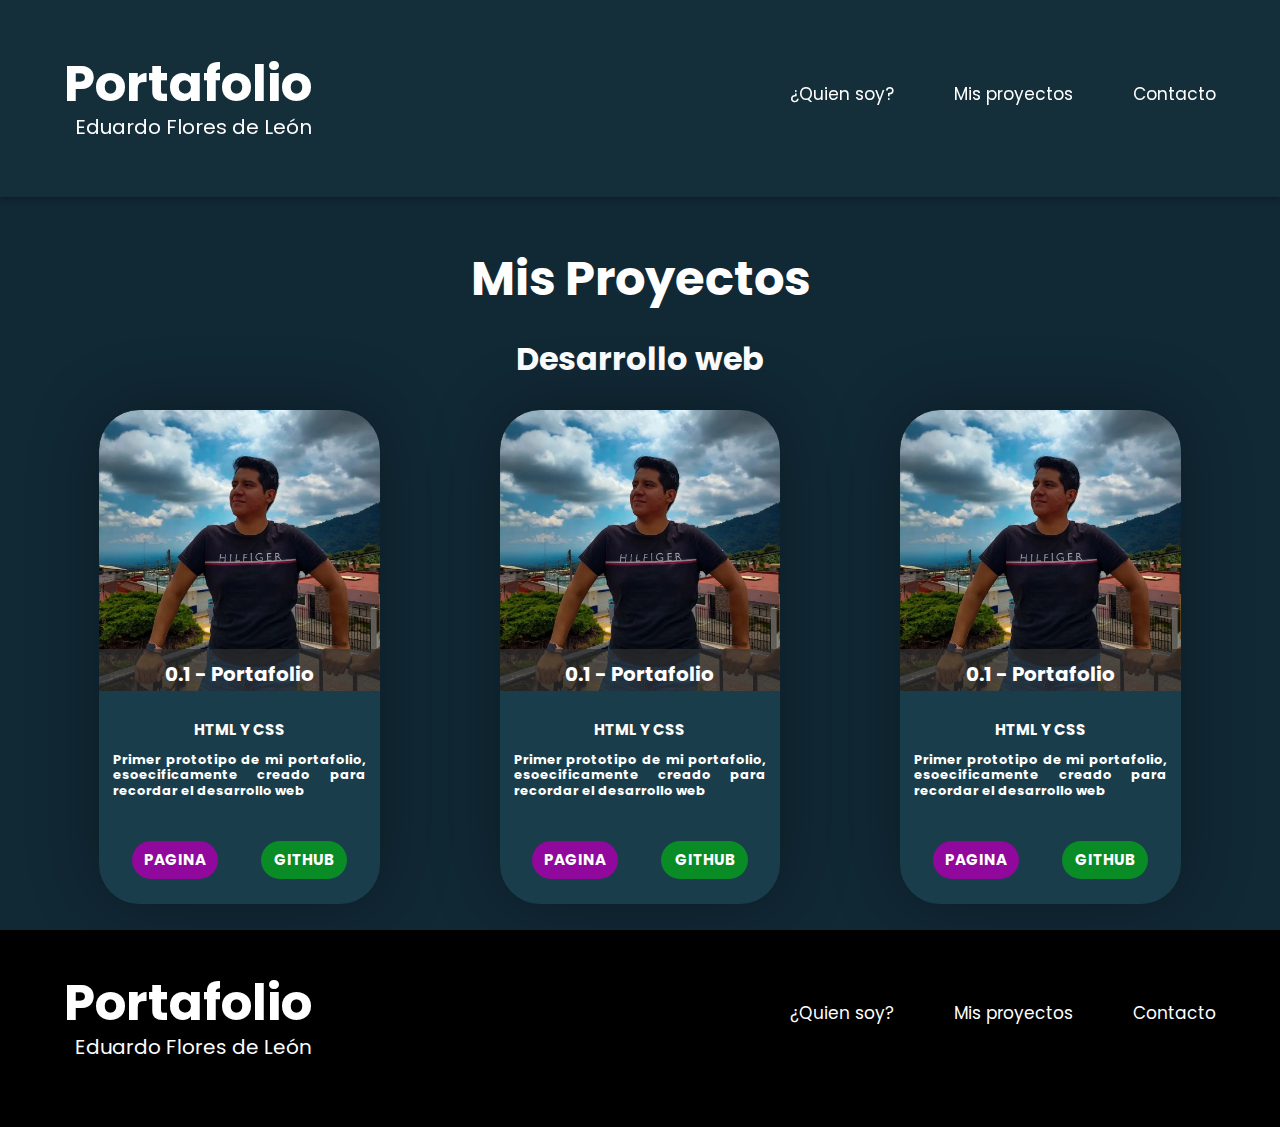
==== Proyectos.html @ 4cbc09c7 "C3 - mis proyectosp1" ====
<!DOCTYPE html>
<html lang="en">
<head>
    <meta charset="UTF-8">
    <meta name="viewport" content="width=device-width, initial-scale=1.0">
    <link rel="preconnect" href="https://fonts.googleapis.com">
    <link rel="preconnect" href="https://fonts.gstatic.com" crossorigin>
    <link href="https://fonts.googleapis.com/css2?family=Poppins:ital,wght@0,100;0,200;0,300;0,400;0,500;0,600;0,700;0,800;0,900;1,100;1,200;1,300;1,400;1,500;1,600;1,700;1,800;1,900&display=swap" rel="stylesheet">
    <link rel="stylesheet" href="../css/styles.css">
    <link rel="stylesheet" href="../css/normalize.css">
    <title>Portafolio: Edu Flores</title>
</head>
<body>
    
    <header class="header">
        <div class="contenedor">
            <div class="barra">
                <a href="index.html" class="barralink">
                    <h1 class="barralink-titulo">Portafolio</h1>
                    <p class="barralink-parrafo">Eduardo Flores de León</p>
                </a>
                

                <nav class="navegación">
                    <a href="acerdade.html" class="navegación__texto">¿Quien soy?</a>
                    <a href="Proyectos.html" class="navegación__texto">Mis proyectos</a>
                    <a href="Contacto.html" class="navegación__texto">Contacto</a>
                </nav>
            </div>
        </div>
    </header>

   
    <main class="contenedor">
        
        <div class="contcard__texto">
            <h1 class="centrar-texto">
                Mis Proyectos
            </h1>
            <h3 class="centrar-texto">
                Desarrollo web
            </h3>
        </div>
        
    
        <div class="cards">
           
            <div class="card zoom">
                <div class="card-image">
                    <div>
                        <img class="card-image1" src="img/yo.jpg" alt="yo">
                    </div>
                    <div class="card-image__txt">
                        <h1 class="card-titulo centrar-texto">0.1 - Portafolio</h1>
                    </div>
                    
                </div>
                <div class="card-content contenedor">
                    <h2 class="card-texto centrar-texto">html y css</>
                    <p class="card-descripcion">Primer prototipo de mi portafolio, esoecificamente creado para 
                        recordar el desarrollo web
                    </p>
                    <div class="card-botons">
                        <a href="" class="boton card-boton">Pagina</a>
                        <a href="" class="boton card-boton github">Github</a>
                    </div>
                    
                </div>
            </div>

            <div class="card zoom">
                <div class="card-image">
                    <div>
                        <img class="card-image1" src="img/yo.jpg" alt="yo">
                    </div>
                    <div class="card-image__txt">
                        <h1 class="card-titulo centrar-texto">0.1 - Portafolio</h1>
                    </div>
                    
                </div>
                <div class="card-content contenedor">
                    <h2 class="card-texto centrar-texto">html y css</>
                    <p class="card-descripcion">Primer prototipo de mi portafolio, esoecificamente creado para 
                        recordar el desarrollo web
                    </p>
                    <div class="card-botons">
                        <a href="" class="boton card-boton">Pagina</a>
                        <a href="" class="boton card-boton github">Github</a>
                    </div>
                    
                </div>
            </div>

            <div class="card zoom">
                <div class="card-image">
                    <div>
                        <img class="card-image1" src="img/yo.jpg" alt="yo">
                    </div>
                    <div class="card-image__txt">
                        <h1 class="card-titulo centrar-texto">0.1 - Portafolio</h1>
                    </div>
                    
                </div>
                <div class="card-content contenedor">
                    <h2 class="card-texto centrar-texto">html y css</>
                    <p class="card-descripcion">Primer prototipo de mi portafolio, esoecificamente creado para 
                        recordar el desarrollo web
                    </p>
                    <div class="card-botons">
                        <a href="" class="boton card-boton">Pagina</a>
                        <a href="" class="boton card-boton github">Github</a>
                    </div>
                    
                </div>
            </div>

            
        </div>

     

    </main>
    <script src="js/scripts.js"></script>   





    <footer class="footer">
        <div class="contenedor">
            <div class="footer-barra">
                <a href="index.html" class="barralink">
                    <h1 class="barralink-titulo">Portafolio</h1>
                    <p class="barralink-parrafo">Eduardo Flores de León</p>
                </a>
                

                <nav class="navegación">
                    <a href="acerdade.html" class="navegación__texto">¿Quien soy?</a>
                    <a href="Proyectos.html" class="navegación__texto">Mis proyectos</a>
                    <a href="Contacto.html" class="navegación__texto">Contacto</a>
                </nav>
            </div>
        </div>
    </footer>

</body>
</html>
---- css/styles.css ----
:root{
    --primario: #112835;
    --secundario: #142F3A;
    --nigga: #000000;
    --white: #ffffff;
    --card: #1a3d4b;
    --links: #00be9f;
    --github: #098b26;
    --pagina: #90089c;
    --sombreado: #303030b0;
    --mainfont: "Poppins", sans-serif;


}

html{
    box-sizing: border-box;
    margin: 0;
    padding: 0;
    font-size: 62.5%; /* 1 rem = 10px*/

}

*, *:before, *:after{
    box-sizing: inherit; /*hereda*/
}

body{
    font-family: var(--mainfont);
    line-height: 2;
    background-color: #112835;
    
}

/*GLOBALES*/

.contenedor{
    width: min(90%, 120rem);
    margin: 0 auto;
    
}

a{
    text-decoration: none;
    font-family: var(--mainfont);
}

h1,h2,h3,h4{
    font-family: var(--mainfont);
    line-height: 1.2;
    color: var(--white);
}

h1{
    font-size: 4.8rem;
}
h2{
    font-size: 4rem;
}
h3{
    font-size: 3.2rem
}
h4{
    font-size: 2.8rem;
}
img{
    max-width: 100%;
    
}

p{
    color: var(--white);
    font-size: 2rem;
    text-align: justify;
}

ul{
    color: var(--white);
    font-size: 1.8rem;
}

/*utilidades*/

.no-margin{
    margin: 0;
}

.no-padding{
    padding: 0;
}

.centrar-texto{
    text-align: center;
}

.header{
    background-color: var(--secundario);
    margin-bottom: 7%;
    z-index: 1000;
    position: fixed;
    top: 0;
    left: 0;
    width: 100%;
    z-index: 999px;
    box-shadow: 0px 0px 6px 0px rgba(0, 0, 0, 0.5);
}

.barra{
    padding-top: 4rem;
    padding-bottom: 3rem;
}
.navegación{
    display: flex;
    gap: 2rem;
    justify-content: center;
}

.barra-titulo{
    color: var(--white);
    font-size: 3rem;
    letter-spacing: .1rem;
}
.navegación__texto{
    color: var(--white);
    font-size: 1.1rem;
    
}

.navegación__texto:hover{
    cursor: pointer;
    color: var(--links);
}

.barralink{
    color: var(--white);
    
}

.barralink-titulo{
    font-size: 5rem;
    text-align: center;
}

.barralink-parrafo{
    margin-top: -12%;
    text-align: center;
}

@media (min-width: 480px){
    .barra{
        padding-top: 4rem;
        
    }
    .navegación{
        display: flex;
        gap: 2rem;
        justify-content: center;
    }
    
    .barra-titulo{
        color: var(--white);
        letter-spacing: .1rem;
    }
    .navegación__texto{
        color: var(--white);
        font-size: 1.7rem;
        
    }
    
    .navegación__texto:hover{
        cursor: pointer;
        color: var(--links);
    }
    
    .barralink{
        color: var(--white);
        
    }
    
    .barralink-titulo{
        font-size: 5rem;
        text-align: center;
    }
    
    .barralink-parrafo{
        margin-top: -6%;
        text-align: center;
    }
}



@media (min-width: 768px){
    .barra{
        display: flex;
        justify-content: space-between;
        align-items: center;
        padding-top: 2rem;
        align-items: center;
    }

    
    .barra-titulo{
        color: var(--white);
        letter-spacing: .1rem;
    }
    
    .navegación__texto{
        color: var(--white);
        font-size: 1.7rem;
    }
    
    .navegación__texto:hover{
        cursor: pointer;
        color: var(--links);
    }
    
    .barralink{
        color: var(--white);
    }
    
    .barralink-titulo{
        font-size: 5rem;
    }
    
    .barralink-parrafo{
        margin-top: -16%;
        text-align: right;
    }
}



@media (min-width: 768px){
    .navegación{
        display: flex;
        gap: 6rem;
    }
}




.contenido-principal{
    display: grid;
    gap: 3rem;
    margin-top: 30rem;
}


.principal{
    
}

.imagen{
    grid-row: 1/2;
}


.principal__titulo{
    font-size: 4rem;
    text-align: center;
}

.principal__texto{
    font-size: 4rem;
    margin-top: -8%;
    text-align: center;
}

.principal__peq{
    font-size: 1.8rem;
    margin-top: -10%;
    text-align: center;
}

.boton{
    display: block;
    color: var(--blanco);
    text-align: center;
    padding: 1rem 3rem;
    font-size: 1.8rem;
    text-transform: uppercase;
    font-weight: 700;
    margin-top: 3rem;
    border-radius: 4rem;
    background-color: #00be9f;
    margin-bottom: 4rem;
    
}


@media (min-width: 480px){
    .contenido-principal{
        display: grid;
        gap: 3rem;
        margin-top: 25rem;
    }
    
    
    .principal{
        
    }
    
    .imagen{
        grid-row: 1/2;
    }
    
    
    .principal__titulo{
        font-size: 7rem;
        text-align: center;
    }
    
    .principal__texto{
        font-size: 8rem;
        margin-top: -8%;
        text-align: center;
    }
    
    .principal__peq{
        font-size: 2rem;
        margin-top: -10%;
        text-align: center;
    }
    
    .boton{
        display: block;
        color: var(--blanco);
        text-align: center;
        padding: 1rem 3rem;
        font-size: 1.8rem;
        text-transform: uppercase;
        font-weight: 700;
        margin-top: 3rem;
        border-radius: 4rem;
        background-color: #00be9f;
        
    }
    
}

@media (min-width: 769px){
    .contenido-principal{
        display: grid;
        grid-template-columns: 2fr 1fr;
        column-gap: 4rem;
        margin-top: 19%;
        margin-bottom: 7%;
        
    }
    .principal{
        grid-column: 1/2;
        text-align: left;
    }
    
    .imagen{
        grid-column: 2/3;
        align-content: center;
        justify-content: center;
    }
    
    .principal__titulo{
        font-size: 7rem;
        text-align: left;
    }
    
    .principal__texto{
        font-size: 8rem;
        margin-top: -8%;
        text-align: left;
    }
    
    .principal__peq{
        font-size: 2rem;
        margin-top: -10%;
        text-align: left;
        
    }

    .boton{
        display: block;
        max-width: 40rem;
        color: var(--blanco);
        text-align: center;
        padding: 1rem 3rem;
        font-size: 1.8rem;
        text-transform: uppercase;
        font-weight: 700;
        margin-top: 3rem;
        border-radius: 4rem;
        background-color: #00be9f;
        
    }
}

.footer{
    background-color: var(--nigga);
    margin-top: 2%;
    position: relative;
    z-index: 1000;
}

.footer-barra{
    padding-top: 2rem;
    padding-bottom: 4rem;
}

@media (min-width: 768px){
    .footer-barra{
        display: flex;
        justify-content: space-between;
        align-items: center;
        padding-top: 1rem;
        align-items: center;
    }
}



.cuadrocont{
    display: grid;
    gap: 2rem;
    margin-top: 25rem;
}


.cuadrocont__cuadro{
    display: grid;
    align-content: center;
    justify-content: center;
}


.imagen__cuadro{
    max-height: 70%;
    margin-left: 12%;
}


@media (min-width: 480px){
    .cuadrocont{
        display: grid;
        gap: 2rem;
        margin-top: 20rem;
    }
    
    
    .cuadrocont__cuadro{
        display: grid;
        align-content: center;
        justify-content: center;
    }
    
    
    .imagen__cuadro{
        max-height: 80%;
        margin-left: 10%;
    }
}

@media (min-width: 768px){
    .cuadrocont{
        display: grid;
        grid-template-columns: repeat(3, 1fr);
        gap: 2rem;
        margin-top: 20rem;
    }
    
    .cuadrocont__main{
        grid-column: 1/4;
        margin-top: 2%;
    }
    
    .cuadrocont__cuadro {
        display: grid;
        place-items: center; /* Centra contenido horizontal y verticalmente */
}
    
    
    .imagen__cuadro{
        max-height: 70%;
    }
}


.cuadroedu__cuadro{
    display: grid;
    grid-template-columns: 1fr 2fr;
    margin-top: 10%;
    gap: 1rem;
    align-items: center; /* Alinea verticalmente el contenido */
}

.cuadroedu__imagen-container {
    display: flex; /* Usa flexbox para alinear */
    justify-content: center; /* Centra horizontalmente */
    align-items: center; /* Centra verticalmente */
}

.cuadroedu__imagen{
    border-radius: 5rem;
    max-width: 80%;
}

.cuadroedu__texto--titulo{
    font-size: 1.6rem;
}
.cuadroedu__texto--carrera{
    font-size: 1.2rem;
}
.cuadroedu__texto--periodo{
    font-size: 1rem;
}

@media (min-width: 480px){
    .cuadroedu__cuadro{
        display: grid;
        grid-template-columns: 1fr 2fr;
        gap: 3rem;
        margin-top: 10%;
        align-items: center; /* Alinea verticalmente el contenido */
    }
    
    .cuadroedu__imagen-container {
        display: flex; /* Usa flexbox para alinear */
        justify-content: center; /* Centra horizontalmente */
        align-items: center; /* Centra verticalmente */
    }

    .cuadroedu__imagen{
        border-radius: 5rem;
        max-width: 80%;
    }

    .cuadroedu__texto--titulo{
        font-size: 2.4rem;
    }
    .cuadroedu__texto--carrera{
        font-size: 2rem;
    }
    .cuadroedu__texto--periodo{
        font-size: 1.5rem;
    }
}

@media (min-width: 769px){
    .cuadroedu{    
        display: grid;
        gap: 3rem;
        margin-top: 10rem;
    }

    .cuadroedu__cuadro{
        display: grid;
        grid-template-columns: 1fr 2fr;
        gap: 10rem;
        margin-top: 0;
        align-items: center; /* Alinea verticalmente el contenido de cada columna */
    }
    
    .cuadroedu__imagen-container {
        display: flex; /* Usa flexbox para alinear */
        justify-content: center; /* Centra horizontalmente */
        align-items: center; /* Centra verticalmente */
    }

    .cuadroedu__imagen{
        border-radius: 5rem;
        max-width: 80%;
    }

    .cuadroedu__texto--titulo{
        font-size: 3.8rem;
    }
    .cuadroedu__texto--carrera{
        font-size: 3rem;
    }
    .cuadroedu__texto--periodo{
        font-size: 2rem;
    }
}


.cuadroidioma{
    display: grid;
    grid-template-columns: repeat(2 , 1fr);
    gap: 5rem;
}

.cuadroidioma__img{
    display: flex;
    justify-content: center;
    align-content: center;
    grid-column: 1/3;
}

.cuadroidioma__img--imagen{
    max-width: 90%;
    border-radius: 20rem;
}
.cuadroidioma__cuadro{

}

.idioma{
    margin-top: 20rem;
}

@media (min-width: 1000px){
    .cuadroidioma{
        display: grid;
        grid-template-columns: 2fr 1fr;
        grid-template-rows: repeat(2, 1fr);
        gap: 5rem;
    }
    
    .cuadroidioma__img{
        display: flex;
        justify-content: center;
        align-content: center;
        grid-column: 1/2;
        grid-row: 1/3;
    }
    
    .cuadroidioma__img--imagen{
        
        border-radius: 20%;
    }
    .cuadroidioma__cuadro{
        grid-column: 2 / 3;
    }
    
    .idioma{
        margin-top: 20rem;
    }
}

/*--   proyectos.html   --*/
/*--   proyectos.html   --*/
.contcard__texto {
    margin-top: 25rem;
}

.cards {
    display: grid;
    grid-template-columns: repeat(2, 1fr);
    gap: 5rem;
    place-items: center;
}

.card {
    background-color: var(--card);
    border-radius: 4rem;
    overflow: hidden; /* Para asegurar que los bordes de los elementos internos sigan el borde de la tarjeta */
    transition: box-shadow 0.5s ease, transform 2s ease; 
    box-shadow: 0 0 7rem rgba(0, 0, 0, 0.3); /* Sombra alrededor de la tarjeta */
}

.card:hover {
    box-shadow: 0 0 20px rgba(0, 0, 0, 0.3), inset 0 0 10rem rgba(0, 0, 0, 0.7); /* Sombra alrededor y dentro de la tarjeta */
    transform: scale(1.1); /* Escalar la tarjeta */
}

.card-image {
    position: relative; /* Asegurar el contexto de posicionamiento */
    overflow: hidden; /* Evitar que la imagen ampliada se salga del contenedor */
    border-top-left-radius: 4rem; /* Bordes redondeados en la parte superior de la imagen */
    border-top-right-radius: 4rem; /* Bordes redondeados en la parte superior de la imagen */
}

.card-image1 {
    width: 100%; /* Asegurar que la imagen ocupe todo el ancho del contenedor */
    display: block; /* Asegurar que la imagen se comporte correctamente en el layout */
    transition: transform 0.5s ease; /* Añadir transición suave para la transformación */
}

.card:hover .card-image1 {
    transform: scale(1.1); /* Escalar la imagen cuando se hace hover en la tarjeta */
    transition: 2s;
}

.card-titulo {
    font-size: 2rem;
    margin-bottom: 3rem;
}

.card-texto {
    font-size: 1.5rem;
    text-transform: uppercase;
}

.card-descripcion {
    font-size: 1.3rem;
    text-transform: none;
}

.zoom {
    width: 80%; /* Ajustar tamaño según necesites */
    height: auto; /* Mantiene la proporción de la imagen */
}

.card-botons {
    display: grid;
    grid-template-rows: repeat(2, 1fr);
    gap: .6rem;
    place-content: center;
    
}

.card-boton {
    background-color: var(--pagina);
    font-size: 1.5rem;
    max-width: 100%;
    margin-bottom: 10%;
    place-items: center;
    
}

.github {
    background-color: var(--github);
    font-size: 1.5rem;
}

.card-boton:hover {
    background-color: var(--secundario);
}

.github:hover {
    background-color: var(--secundario);
    font-size: 1.5rem;
}

.card-image__txt {
    position: absolute; /* Posicionar el contenedor sobre la imagen */
    bottom: 0; /* Posicionar en la parte inferior de la imagen */
    height: 25%;
    width: 100%; /* Asegurar que el contenedor cubra todo el ancho de la imagen */
    background-color: var(--sombreado); /* Fondo sombreado con opacidad */
}

.card-content {
    margin-top: 3rem;
}

@media (min-width: 1100px){
    .contcard__texto {
        margin-top: 25rem;
    }
    
    .cards {
        display: grid;
        grid-template-columns: repeat(3, 1fr);
        gap: 5rem;
        place-items: center;
    }
    
    .card {
        background-color: var(--card);
        border-radius: 4rem;
        overflow: hidden; /* Para asegurar que los bordes de los elementos internos sigan el borde de la tarjeta */
        transition: box-shadow 0.5s ease, transform 2s ease; 
        box-shadow: 0 0 7rem rgba(0, 0, 0, 0.3); /* Sombra alrededor de la tarjeta */
    }
    
    .card:hover {
        box-shadow: 0 0 20px rgba(0, 0, 0, 0.3), inset 0 0 10rem rgba(0, 0, 0, 0.7); /* Sombra alrededor y dentro de la tarjeta */
        transform: scale(1.1); /* Escalar la tarjeta */
    }
    
    .card-image {
        position: relative; /* Asegurar el contexto de posicionamiento */
        overflow: hidden; /* Evitar que la imagen ampliada se salga del contenedor */
        border-top-left-radius: 4rem; /* Bordes redondeados en la parte superior de la imagen */
        border-top-right-radius: 4rem; /* Bordes redondeados en la parte superior de la imagen */
    }
    
    .card-image1 {
        width: 100%; /* Asegurar que la imagen ocupe todo el ancho del contenedor */
        display: block; /* Asegurar que la imagen se comporte correctamente en el layout */
        transition: transform 0.5s ease; /* Añadir transición suave para la transformación */
    }
    
    .card:hover .card-image1 {
        transform: scale(1.1); /* Escalar la imagen cuando se hace hover en la tarjeta */
        transition: 2s;
    }
    
    .card-titulo {
        font-size: 2rem;
        margin-bottom: 3rem;
    }
    
    .card-texto {
        font-size: 1.5rem;
        text-transform: uppercase;
    }
    
    .card-descripcion {
        font-size: 1.3rem;
        text-transform: none;
    }
    
    .zoom {
        width: 80%; /* Ajustar tamaño según necesites */
        height: auto; /* Mantiene la proporción de la imagen */
    }
    
    .card-botons {
        display: grid;
        grid-template-columns: repeat(2, 1fr);
        grid-template-rows: none;
        gap: .6rem;
        place-items: center;
        
    }
    
    .card-boton {
        background-color: var(--pagina);
        font-size: 1.5rem;
        max-width: 70%;
        margin-bottom: 10%;
        display: flex;
        justify-content: center;
        align-content: center;
        
        
    }
    
    .github {
        background-color: var(--github);
        font-size: 1.5rem;
        
    }
    
    .card-boton:hover {
        background-color: var(--secundario);
    }
    
    .github:hover {
        background-color: var(--secundario);
        font-size: 1.5rem;
    }
    
    .card-image__txt {
        position: absolute; /* Posicionar el contenedor sobre la imagen */
        bottom: 0; /* Posicionar en la parte inferior de la imagen */
        height: 15%;
        width: 100%; /* Asegurar que el contenedor cubra todo el ancho de la imagen */
        background-color: var(--sombreado); /* Fondo sombreado con opacidad */
    }
    
    .card-content {
        margin-top: 3rem;
    }
}
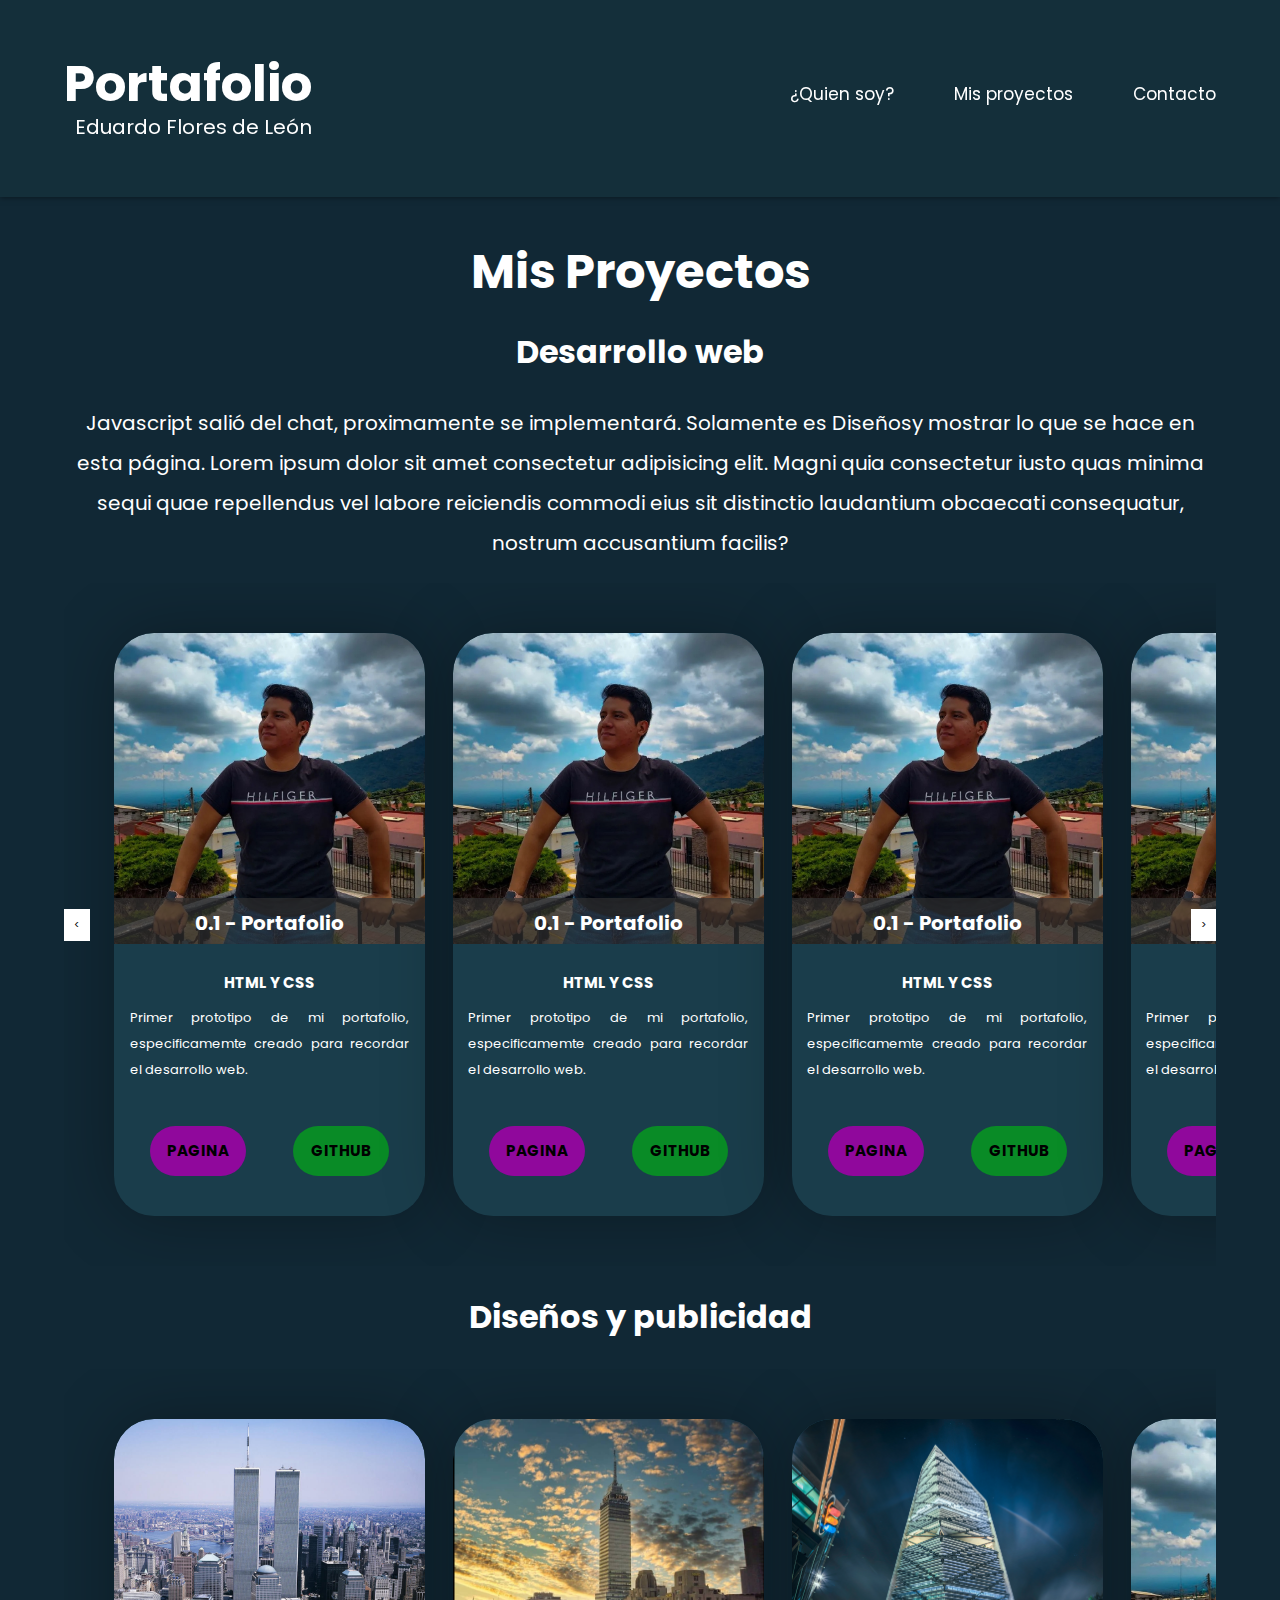
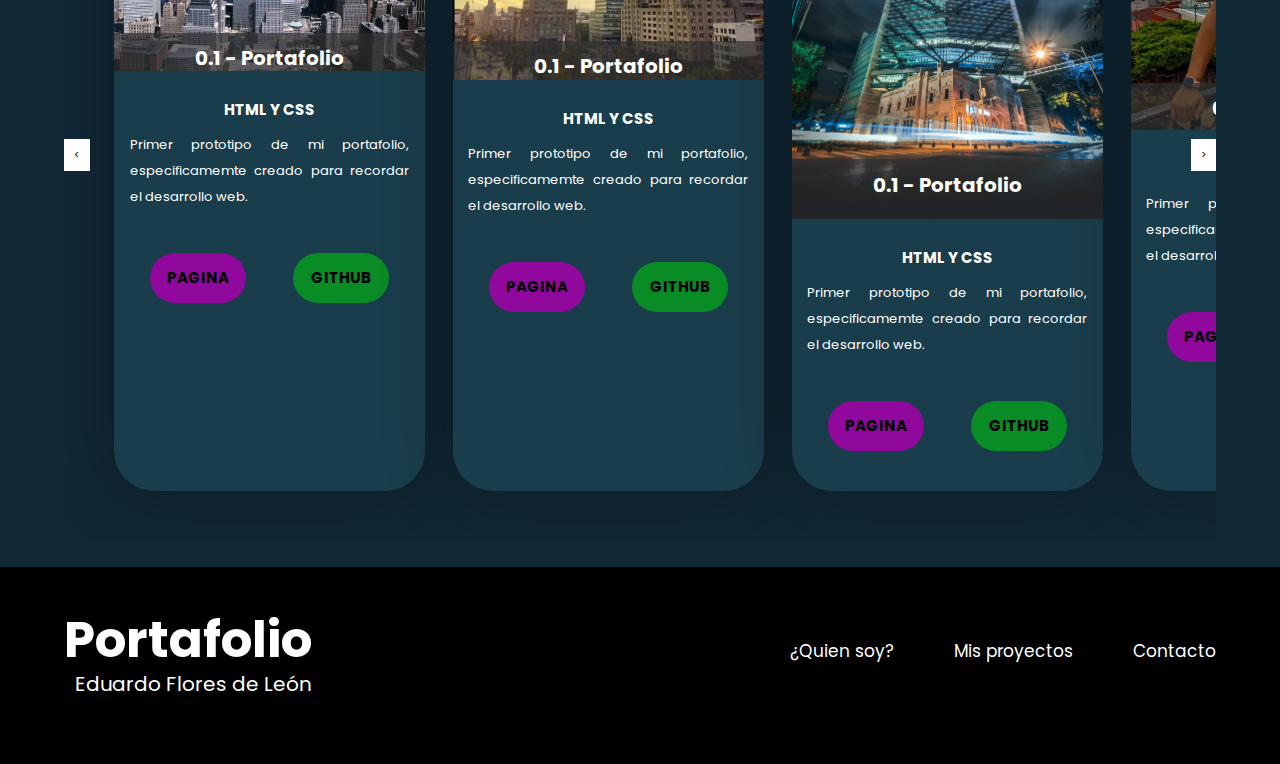
==== commit d4dbf94b: "C4 cambiando cosas" ====
--- a/Proyectos.html
+++ b/Proyectos.html
@@ -1,15 +1,19 @@
 <!DOCTYPE html>
 <html lang="en">
+
 <head>
     <meta charset="UTF-8">
     <meta name="viewport" content="width=device-width, initial-scale=1.0">
     <link rel="preconnect" href="https://fonts.googleapis.com">
     <link rel="preconnect" href="https://fonts.gstatic.com" crossorigin>
-    <link href="https://fonts.googleapis.com/css2?family=Poppins:ital,wght@0,100;0,200;0,300;0,400;0,500;0,600;0,700;0,800;0,900;1,100;1,200;1,300;1,400;1,500;1,600;1,700;1,800;1,900&display=swap" rel="stylesheet">
+    <link
+        href="https://fonts.googleapis.com/css2?family=Poppins:ital,wght@0,100;0,200;0,300;0,400;0,500;0,600;0,700;0,800;0,900;1,100;1,200;1,300;1,400;1,500;1,600;1,700;1,800;1,900&display=swap"
+        rel="stylesheet">
     <link rel="stylesheet" href="../css/styles.css">
     <link rel="stylesheet" href="../css/normalize.css">
     <title>Portafolio: Edu Flores</title>
 </head>
+
 <body>
     
     <header class="header">
@@ -19,7 +23,7 @@
                     <h1 class="barralink-titulo">Portafolio</h1>
                     <p class="barralink-parrafo">Eduardo Flores de León</p>
                 </a>
-                
+
 
                 <nav class="navegación">
                     <a href="acerdade.html" class="navegación__texto">¿Quien soy?</a>
@@ -30,98 +34,276 @@
         </div>
     </header>
 
-   
-    <main class="contenedor">
-        
+
+    <main class="contenedor contcard">
         <div class="contcard__texto">
-            <h1 class="centrar-texto">
-                Mis Proyectos
-            </h1>
-            <h3 class="centrar-texto">
-                Desarrollo web
-            </h3>
-        </div>
-        
-    
-        <div class="cards">
-           
-            <div class="card zoom">
-                <div class="card-image">
-                    <div>
-                        <img class="card-image1" src="img/yo.jpg" alt="yo">
-                    </div>
-                    <div class="card-image__txt">
-                        <h1 class="card-titulo centrar-texto">0.1 - Portafolio</h1>
-                    </div>
-                    
-                </div>
-                <div class="card-content contenedor">
-                    <h2 class="card-texto centrar-texto">html y css</>
-                    <p class="card-descripcion">Primer prototipo de mi portafolio, esoecificamente creado para 
-                        recordar el desarrollo web
-                    </p>
-                    <div class="card-botons">
-                        <a href="" class="boton card-boton">Pagina</a>
-                        <a href="" class="boton card-boton github">Github</a>
+            <h1 class="centrar-texto">Mis Proyectos</h1>
+            <h3 class="centrar-texto">Desarrollo web</h3>
+            <p class="centrar-texto">Javascript salió del chat, proximamente se implementará. Solamente es Diseñosy mostrar
+                lo que se hace en esta página. Lorem ipsum dolor sit amet consectetur adipisicing elit. Magni quia consectetur iusto quas minima sequi quae repellendus vel labore reiciendis commodi eius sit distinctio laudantium obcaecati consequatur, nostrum accusantium facilis?
+            </p>
+        </div>
+    
+        <div class="carousel">
+            <button class="carousel-button left" id="prevButton">&lt;</button>
+    
+            <div class="cards-container">
+                <div class="cards">
+                    <div class="card zoom">
+                        <div class="card-image">
+                            <div>
+                                <img class="card-image1" src="img/yo.jpg" alt="yo">
+                            </div>
+                            <div class="card-image__txt">
+                                <h1 class="card-titulo centrar-texto">0.1 - Portafolio</h1>
+                            </div>
+                        </div>
+                        <div class="card-content contenedor">
+                            <h2 class="card-texto centrar-texto">html y css</h2>
+                            <p class="card-descripcion">Primer prototipo de mi portafolio, especificamemte creado para recordar el desarrollo web.</p>
+                            <div class="card-botons">
+                                <a href="" class="boton card-boton">Pagina</a>
+                                <a href="" class="boton card-boton github">Github</a>
+                            </div>
+                        </div>
+                    </div>
+                    
+                    <div class="card zoom">
+                        <div class="card-image">
+                            <div>
+                                <img class="card-image1" src="img/yo.jpg" alt="yo">
+                            </div>
+                            <div class="card-image__txt">
+                                <h1 class="card-titulo centrar-texto">0.1 - Portafolio</h1>
+                            </div>
+                        </div>
+                        <div class="card-content contenedor">
+                            <h2 class="card-texto centrar-texto">html y css</h2>
+                            <p class="card-descripcion">Primer prototipo de mi portafolio, especificamemte creado para recordar el desarrollo web.</p>
+                            <div class="card-botons">
+                                <a href="" class="boton card-boton">Pagina</a>
+                                <a href="" class="boton card-boton github">Github</a>
+                            </div>
+                        </div>
+                    </div>
+
+                    <div class="card zoom">
+                        <div class="card-image">
+                            <div>
+                                <img class="card-image1" src="img/yo.jpg" alt="yo">
+                            </div>
+                            <div class="card-image__txt">
+                                <h1 class="card-titulo centrar-texto">0.1 - Portafolio</h1>
+                            </div>
+                        </div>
+                        <div class="card-content contenedor">
+                            <h2 class="card-texto centrar-texto">html y css</h2>
+                            <p class="card-descripcion">Primer prototipo de mi portafolio, especificamemte creado para recordar el desarrollo web.</p>
+                            <div class="card-botons">
+                                <a href="" class="boton card-boton">Pagina</a>
+                                <a href="" class="boton card-boton github">Github</a>
+                            </div>
+                        </div>
+                    </div>
+
+                    <div class="card zoom">
+                        <div class="card-image">
+                            <div>
+                                <img class="card-image1" src="img/yo.jpg" alt="yo">
+                            </div>
+                            <div class="card-image__txt">
+                                <h1 class="card-titulo centrar-texto">0.1 - Portafolio</h1>
+                            </div>
+                        </div>
+                        <div class="card-content contenedor">
+                            <h2 class="card-texto centrar-texto">html y css</h2>
+                            <p class="card-descripcion">Primer prototipo de mi portafolio, especificamemte creado para recordar el desarrollo web.</p>
+                            <div class="card-botons">
+                                <a href="" class="boton card-boton">Pagina</a>
+                                <a href="" class="boton card-boton github">Github</a>
+                            </div>
+                        </div>
+                    </div>
+                    
+                    <div class="card zoom">
+                        <div class="card-image">
+                            <div>
+                                <img class="card-image1" src="img/yo.jpg" alt="yo">
+                            </div>
+                            <div class="card-image__txt">
+                                <h1 class="card-titulo centrar-texto">0.1 - Portafolio</h1>
+                            </div>
+                        </div>
+                        <div class="card-content contenedor">
+                            <h2 class="card-texto centrar-texto">html y css</h2>
+                            <p class="card-descripcion">Primer prototipo de mi portafolio, especificamemte creado para recordar el desarrollo web.</p>
+                            <div class="card-botons">
+                                <a href="" class="boton card-boton">Pagina</a>
+                                <a href="" class="boton card-boton github">Github</a>
+                            </div>
+                        </div>
+                    </div>
+
+                    <div class="card zoom">
+                        <div class="card-image">
+                            <div>
+                                <img class="card-image1" src="img/yo.jpg" alt="yo">
+                            </div>
+                            <div class="card-image__txt">
+                                <h1 class="card-titulo centrar-texto">0.1 - Portafolio</h1>
+                            </div>
+                        </div>
+                        <div class="card-content contenedor">
+                            <h2 class="card-texto centrar-texto">html y css</h2>
+                            <p class="card-descripcion">Primer prototipo de mi portafolio, especificamemte creado para recordar el desarrollo web.</p>
+                            <div class="card-botons">
+                                <a href="" class="boton card-boton">Pagina</a>
+                                <a href="" class="boton card-boton github">Github</a>
+                            </div>
+                        </div>
                     </div>
                     
                 </div>
             </div>
-
-            <div class="card zoom">
-                <div class="card-image">
-                    <div>
-                        <img class="card-image1" src="img/yo.jpg" alt="yo">
-                    </div>
-                    <div class="card-image__txt">
-                        <h1 class="card-titulo centrar-texto">0.1 - Portafolio</h1>
-                    </div>
-                    
-                </div>
-                <div class="card-content contenedor">
-                    <h2 class="card-texto centrar-texto">html y css</>
-                    <p class="card-descripcion">Primer prototipo de mi portafolio, esoecificamente creado para 
-                        recordar el desarrollo web
-                    </p>
-                    <div class="card-botons">
-                        <a href="" class="boton card-boton">Pagina</a>
-                        <a href="" class="boton card-boton github">Github</a>
+    
+            <button class="carousel-button right" id="nextButton">&gt;</button>
+        </div>
+    </main>
+
+    <article class="contenedor condesing">
+        <div class="contcard__texto">
+            
+            <h3 class="centrar-texto">Diseños y publicidad</h3>
+        </div>
+    
+        <div class="carousel">
+            <button class="carousel-button left" id="prevButton1">&lt;</button>
+    
+            <div class="cards-container">
+                <div class="cards" id="cards1">
+                    <div class="card zoom">
+                        <div class="card-image">
+                            <div>
+                                <img class="card-image1" src="img/twin.jpg" alt="yo">
+                            </div>
+                            <div class="card-image__txt">
+                                <h1 class="card-titulo centrar-texto">0.1 - Portafolio</h1>
+                            </div>
+                        </div>
+                        <div class="card-content contenedor">
+                            <h2 class="card-texto centrar-texto">html y css</h2>
+                            <p class="card-descripcion">Primer prototipo de mi portafolio, especificamemte creado para recordar el desarrollo web.</p>
+                            <div class="card-botons">
+                                <a href="" class="boton card-boton">Pagina</a>
+                                <a href="" class="boton card-boton github">Github</a>
+                            </div>
+                        </div>
+                    </div>
+                    
+                    <div class="card zoom">
+                        <div class="card-image">
+                            <div>
+                                <img class="card-image1" src="img/tap.jpeg" alt="yo">
+                            </div>
+                            <div class="card-image__txt">
+                                <h1 class="card-titulo centrar-texto">0.1 - Portafolio</h1>
+                            </div>
+                        </div>
+                        <div class="card-content contenedor">
+                            <h2 class="card-texto centrar-texto">html y css</h2>
+                            <p class="card-descripcion">Primer prototipo de mi portafolio, especificamemte creado para recordar el desarrollo web.</p>
+                            <div class="card-botons">
+                                <a href="" class="boton card-boton">Pagina</a>
+                                <a href="" class="boton card-boton github">Github</a>
+                            </div>
+                        </div>
+                    </div>
+
+                    <div class="card zoom">
+                        <div class="card-image">
+                            <div>
+                                <img class="card-image1" src="img/reforma.jpg" alt="yo">
+                            </div>
+                            <div class="card-image__txt">
+                                <h1 class="card-titulo centrar-texto">0.1 - Portafolio</h1>
+                            </div>
+                        </div>
+                        <div class="card-content contenedor">
+                            <h2 class="card-texto centrar-texto">html y css</h2>
+                            <p class="card-descripcion">Primer prototipo de mi portafolio, especificamemte creado para recordar el desarrollo web.</p>
+                            <div class="card-botons">
+                                <a href="" class="boton card-boton">Pagina</a>
+                                <a href="" class="boton card-boton github">Github</a>
+                            </div>
+                        </div>
+                    </div>
+
+                    <div class="card zoom">
+                        <div class="card-image">
+                            <div>
+                                <img class="card-image1" src="img/yo.jpg" alt="yo">
+                            </div>
+                            <div class="card-image__txt">
+                                <h1 class="card-titulo centrar-texto">0.1 - Portafolio</h1>
+                            </div>
+                        </div>
+                        <div class="card-content contenedor">
+                            <h2 class="card-texto centrar-texto">html y css</h2>
+                            <p class="card-descripcion">Primer prototipo de mi portafolio, especificamemte creado para recordar el desarrollo web.</p>
+                            <div class="card-botons">
+                                <a href="" class="boton card-boton">Pagina</a>
+                                <a href="" class="boton card-boton github">Github</a>
+                            </div>
+                        </div>
+                    </div>
+                    
+                    <div class="card zoom">
+                        <div class="card-image">
+                            <div>
+                                <img class="card-image1" src="img/yo.jpg" alt="yo">
+                            </div>
+                            <div class="card-image__txt">
+                                <h1 class="card-titulo centrar-texto">0.1 - Portafolio</h1>
+                            </div>
+                        </div>
+                        <div class="card-content contenedor">
+                            <h2 class="card-texto centrar-texto">html y css</h2>
+                            <p class="card-descripcion">Primer prototipo de mi portafolio, especificamemte creado para recordar el desarrollo web.</p>
+                            <div class="card-botons">
+                                <a href="" class="boton card-boton">Pagina</a>
+                                <a href="" class="boton card-boton github">Github</a>
+                            </div>
+                        </div>
+                    </div>
+
+                    <div class="card zoom">
+                        <div class="card-image">
+                            <div>
+                                <img class="card-image1" src="img/yo.jpg" alt="yo">
+                            </div>
+                            <div class="card-image__txt">
+                                <h1 class="card-titulo centrar-texto">0.1 - Portafolio</h1>
+                            </div>
+                        </div>
+                        <div class="card-content contenedor">
+                            <h2 class="card-texto centrar-texto">html y css</h2>
+                            <p class="card-descripcion">Primer prototipo de mi portafolio, especificamemte creado para recordar el desarrollo web.</p>
+                            <div class="card-botons">
+                                <a href="" class="boton card-boton">Pagina</a>
+                                <a href="" class="boton card-boton github">Github</a>
+                            </div>
+                        </div>
                     </div>
                     
                 </div>
             </div>
-
-            <div class="card zoom">
-                <div class="card-image">
-                    <div>
-                        <img class="card-image1" src="img/yo.jpg" alt="yo">
-                    </div>
-                    <div class="card-image__txt">
-                        <h1 class="card-titulo centrar-texto">0.1 - Portafolio</h1>
-                    </div>
-                    
-                </div>
-                <div class="card-content contenedor">
-                    <h2 class="card-texto centrar-texto">html y css</>
-                    <p class="card-descripcion">Primer prototipo de mi portafolio, esoecificamente creado para 
-                        recordar el desarrollo web
-                    </p>
-                    <div class="card-botons">
-                        <a href="" class="boton card-boton">Pagina</a>
-                        <a href="" class="boton card-boton github">Github</a>
-                    </div>
-                    
-                </div>
-            </div>
-
-            
-        </div>
-
-     
-
-    </main>
-    <script src="js/scripts.js"></script>   
-
+    
+            <button class="carousel-button right" id="nextButton1">&gt;</button>
+        </div>
+    </article>
+    
+    
+    
 
 
 
@@ -133,7 +315,7 @@
                     <h1 class="barralink-titulo">Portafolio</h1>
                     <p class="barralink-parrafo">Eduardo Flores de León</p>
                 </a>
-                
+
 
                 <nav class="navegación">
                     <a href="acerdade.html" class="navegación__texto">¿Quien soy?</a>
@@ -143,6 +325,7 @@
             </div>
         </div>
     </footer>
-
+    <script src="js/scripts.js"></script>
 </body>
+
 </html>--- a/css/styles.css
+++ b/css/styles.css
@@ -638,151 +638,84 @@
 
 /*--   proyectos.html   --*/
 /*--   proyectos.html   --*/
-.contcard__texto {
-    margin-top: 25rem;
-}
-
-.cards {
-    display: grid;
-    grid-template-columns: repeat(2, 1fr);
-    gap: 5rem;
-    place-items: center;
-}
-
-.card {
-    background-color: var(--card);
-    border-radius: 4rem;
-    overflow: hidden; /* Para asegurar que los bordes de los elementos internos sigan el borde de la tarjeta */
-    transition: box-shadow 0.5s ease, transform 2s ease; 
-    box-shadow: 0 0 7rem rgba(0, 0, 0, 0.3); /* Sombra alrededor de la tarjeta */
-}
-
-.card:hover {
-    box-shadow: 0 0 20px rgba(0, 0, 0, 0.3), inset 0 0 10rem rgba(0, 0, 0, 0.7); /* Sombra alrededor y dentro de la tarjeta */
-    transform: scale(1.1); /* Escalar la tarjeta */
-}
-
-.card-image {
-    position: relative; /* Asegurar el contexto de posicionamiento */
-    overflow: hidden; /* Evitar que la imagen ampliada se salga del contenedor */
-    border-top-left-radius: 4rem; /* Bordes redondeados en la parte superior de la imagen */
-    border-top-right-radius: 4rem; /* Bordes redondeados en la parte superior de la imagen */
-}
-
-.card-image1 {
-    width: 100%; /* Asegurar que la imagen ocupe todo el ancho del contenedor */
-    display: block; /* Asegurar que la imagen se comporte correctamente en el layout */
-    transition: transform 0.5s ease; /* Añadir transición suave para la transformación */
-}
-
-.card:hover .card-image1 {
-    transform: scale(1.1); /* Escalar la imagen cuando se hace hover en la tarjeta */
-    transition: 2s;
-}
-
-.card-titulo {
-    font-size: 2rem;
-    margin-bottom: 3rem;
-}
-
-.card-texto {
-    font-size: 1.5rem;
-    text-transform: uppercase;
-}
-
-.card-descripcion {
-    font-size: 1.3rem;
-    text-transform: none;
-}
-
-.zoom {
-    width: 80%; /* Ajustar tamaño según necesites */
-    height: auto; /* Mantiene la proporción de la imagen */
-}
-
-.card-botons {
-    display: grid;
-    grid-template-rows: repeat(2, 1fr);
-    gap: .6rem;
-    place-content: center;
-    
-}
-
-.card-boton {
-    background-color: var(--pagina);
-    font-size: 1.5rem;
-    max-width: 100%;
-    margin-bottom: 10%;
-    place-items: center;
-    
-}
-
-.github {
-    background-color: var(--github);
-    font-size: 1.5rem;
-}
-
-.card-boton:hover {
-    background-color: var(--secundario);
-}
-
-.github:hover {
-    background-color: var(--secundario);
-    font-size: 1.5rem;
-}
-
-.card-image__txt {
-    position: absolute; /* Posicionar el contenedor sobre la imagen */
-    bottom: 0; /* Posicionar en la parte inferior de la imagen */
-    height: 25%;
-    width: 100%; /* Asegurar que el contenedor cubra todo el ancho de la imagen */
-    background-color: var(--sombreado); /* Fondo sombreado con opacidad */
-}
-
-.card-content {
-    margin-top: 3rem;
-}
-
-@media (min-width: 1100px){
-    .contcard__texto {
-        margin-top: 25rem;
-    }
+
+@media (min-width: 350px) {
+    .contcard{
+        margin-top: 70%;
+    }
+
+    .carousel {
+        display: flex;
+        align-items: center;
+        position: relative;
+    }
+    
+    .cards-container {
+        overflow: hidden;
+        width: 100%;
+        padding: 5rem;
+        display: flex;
+        gap: 3rem;
+        transition: 2s ease;
+        justify-content: left;
+    }
+    
+
     
     .cards {
-        display: grid;
-        grid-template-columns: repeat(3, 1fr);
-        gap: 5rem;
-        place-items: center;
-    }
-    
+        display: flex;
+        gap: 2.8rem; /* Ajustar el espacio entre tarjetas */
+        transition: transform 0.5s ease;
+    }
+
+    .carousel-button {
+        background-color: var(--button-bg, #fff);
+        border: none;
+        padding: 1rem;
+        cursor: pointer;
+        z-index: 1;
+    }
+    
+    .left {
+        position: absolute;
+        left: 0;
+    }
+    
+    .right {
+        position: absolute;
+        right: 0;
+    }
+
     .card {
         background-color: var(--card);
         border-radius: 4rem;
-        overflow: hidden; /* Para asegurar que los bordes de los elementos internos sigan el borde de la tarjeta */
+        overflow: hidden;
         transition: box-shadow 0.5s ease, transform 2s ease; 
-        box-shadow: 0 0 7rem rgba(0, 0, 0, 0.3); /* Sombra alrededor de la tarjeta */
+        box-shadow: 0 0 7rem rgba(0, 0, 0, 0.3);
+        flex: 0 0 calc((79.2% - 6rem) / 4); /* Ajustar el ancho de cada tarjeta */
+        max-width: calc((48.2% - 25rem) / 3); /* Asegurar un tamaño máximo */
     }
     
     .card:hover {
-        box-shadow: 0 0 20px rgba(0, 0, 0, 0.3), inset 0 0 10rem rgba(0, 0, 0, 0.7); /* Sombra alrededor y dentro de la tarjeta */
-        transform: scale(1.1); /* Escalar la tarjeta */
+        box-shadow: 0 0 20px rgba(0, 0, 0, 0.3), inset 0 0 10rem rgba(0, 0, 0, 0.7);
+        transform: scale(1.1);
     }
     
     .card-image {
-        position: relative; /* Asegurar el contexto de posicionamiento */
-        overflow: hidden; /* Evitar que la imagen ampliada se salga del contenedor */
-        border-top-left-radius: 4rem; /* Bordes redondeados en la parte superior de la imagen */
-        border-top-right-radius: 4rem; /* Bordes redondeados en la parte superior de la imagen */
+        position: relative;
+        overflow: hidden;
+        border-top-left-radius: 4rem;
+        border-top-right-radius: 4rem;
     }
     
     .card-image1 {
-        width: 100%; /* Asegurar que la imagen ocupe todo el ancho del contenedor */
-        display: block; /* Asegurar que la imagen se comporte correctamente en el layout */
-        transition: transform 0.5s ease; /* Añadir transición suave para la transformación */
+        width: 100%;
+        display: block;
+        transition: transform 0.5s ease;
     }
     
     .card:hover .card-image1 {
-        transform: scale(1.1); /* Escalar la imagen cuando se hace hover en la tarjeta */
+        transform: scale(1.1);
         transition: 2s;
     }
     
@@ -802,35 +735,369 @@
     }
     
     .zoom {
-        width: 80%; /* Ajustar tamaño según necesites */
-        height: auto; /* Mantiene la proporción de la imagen */
+        width: 80%;
+        height: auto;
+    }
+    
+    .card-botons {
+        display: flex;
+        gap: .6rem;
+        justify-content: center;
+        align-content: center;
+    }
+    
+    .card-boton {
+        background-color: var(--pagina);
+        font-size: 1.5rem;
+        max-width: 30%;
+        height: auto;
+        display: flex;
+        justify-content: center;
+        align-content: center;
+    }
+    
+    .github {
+        background-color: var(--github);
+        font-size: 1.5rem;
+    }
+    
+    .card-boton:hover {
+        background-color: var(--secundario);
+    }
+    
+    .github:hover {
+        background-color: var(--secundario);
+        font-size: 1.5rem;
+    }
+    
+    .card-image__txt {
+        position: absolute;
+        bottom: 0;
+        height: 25%;
+        width: 100%;
+        background-color: var(--sombreado);
+    }
+    
+    .card-content {
+        margin-top: 3rem;
+    }
+}
+
+@media (min-width: 410px
+){
+
+    .contcard{
+        margin-top: 70%;
+    }
+    .card {
+        background-color: var(--card);
+        border-radius: 4rem;
+        overflow: hidden;
+        transition: box-shadow 0.5s ease, transform 2s ease; 
+        box-shadow: 0 0 7rem rgba(0, 0, 0, 0.3);
+        flex: 0 0 calc((79.2% - 6rem) / 6); /* Ajustar el ancho de cada tarjeta */
+        max-width: calc((58.2% - 33rem) / 3); /* Asegurar un tamaño máximo */
+    }
+
+    .card-botons {
+        display: flex;
+        gap: .6rem;
+        justify-content: center;
+        align-content: center;
+    }
+    
+    .card-boton {
+        background-color: var(--pagina);
+        font-size: 1.5rem;
+        max-width: 30%;
+        height: auto;
+        display: flex;
+        justify-content: center;
+        align-content: center;
+    }
+    .github {
+        background-color: var(--github);
+        font-size: 1.5rem;
+    }
+    .card-image__txt {
+        position: absolute;
+        bottom: 0;
+        height: 25%;
+        width: 100%;
+        background-color: var(--sombreado);
+    }
+}
+
+@media (min-width: 760px){
+    .contcard{
+        margin-top: 40%;
+    }
+}
+
+@media (min-width: 769px) {
+    .contcard{
+        margin-top: 30%;
+    }
+
+    .carousel {
+        display: flex;
+        align-items: center;
+        position: relative;
+    }
+    
+    .cards-container {
+        overflow: hidden;
+        width: 100%;
+        padding: 5rem;
+        display: flex;
+        gap: 3rem;
+        transition: 2s ease;
+        justify-content: left;
+    }
+    
+
+    
+    .cards {
+        display: flex;
+        gap: 2.8rem; /* Ajustar el espacio entre tarjetas */
+        transition: transform 0.5s ease;
+    }
+
+    .carousel-button {
+        background-color: var(--button-bg, #fff);
+        border: none;
+        padding: 1rem;
+        cursor: pointer;
+        z-index: 1;
+    }
+    
+    .left {
+        position: absolute;
+        left: 0;
+    }
+    
+    .right {
+        position: absolute;
+        right: 0;
+    }
+
+    .card {
+        background-color: var(--card);
+        border-radius: 4rem;
+        overflow: hidden;
+        transition: box-shadow 0.5s ease, transform 2s ease; 
+        box-shadow: 0 0 7rem rgba(0, 0, 0, 0.3);
+        flex: 0 0 calc((61.2% - 24%) / 2.07); /* Ajustar el ancho de cada tarjeta */
+        max-width: calc((47.2% - 6rem) / 3); /* Asegurar un tamaño máximo */
+    }
+    
+    .card:hover {
+        box-shadow: 0 0 20px rgba(0, 0, 0, 0.3), inset 0 0 10rem rgba(0, 0, 0, 0.7);
+        transform: scale(1.1);
+    }
+    
+    .card-image {
+        position: relative;
+        overflow: hidden;
+        border-top-left-radius: 4rem;
+        border-top-right-radius: 4rem;
+    }
+    
+    .card-image1 {
+        width: 100%;
+        display: block;
+        transition: transform 0.5s ease;
+    }
+    
+    .card:hover .card-image1 {
+        transform: scale(1.1);
+        transition: 2s;
+    }
+    
+    .card-titulo {
+        font-size: 2rem;
+        margin-bottom: 3rem;
+    }
+    
+    .card-texto {
+        font-size: 1.5rem;
+        text-transform: uppercase;
+    }
+    
+    .card-descripcion {
+        font-size: 1.3rem;
+        text-transform: none;
+    }
+    
+    .zoom {
+        width: 80%;
+        height: auto;
+    }
+    
+    .card-botons {
+        display: flex;
+        gap: .6rem;
+        justify-content: center;
+        align-content: center;
+    }
+    
+    .card-boton {
+        background-color: var(--pagina);
+        font-size: 1.5rem;
+        max-width: 40%;
+        display: flex;
+        justify-content: center;
+        align-content: center;
+    }
+    
+    .github {
+        background-color: var(--github);
+        font-size: 1.5rem;
+    }
+    
+    .card-boton:hover {
+        background-color: var(--secundario);
+    }
+    
+    .github:hover {
+        background-color: var(--secundario);
+        font-size: 1.5rem;
+    }
+    
+    .card-image__txt {
+        position: absolute;
+        bottom: 0;
+        height: 20%;
+        width: 100%;
+        background-color: var(--sombreado);
+    }
+    
+    .card-content {
+        margin-top: 3rem;
+    }
+}
+
+
+@media (min-width: 1100px) {
+
+    .contcard{
+        margin-top: 19%;
+    }
+
+    .carousel {
+        display: flex;
+        align-items: center;
+        position: relative;
+    }
+    
+    .cards-container {
+        overflow: hidden;
+        width: 100%;
+        padding: 5rem;
+        display: flex;
+        gap: 3rem;
+        transition: 2s ease;
+        justify-content: left;
+    }
+    
+
+    
+    .cards {
+        display: flex;
+        gap: 2.8rem; /* Ajustar el espacio entre tarjetas */
+        transition: transform 0.5s ease;
+    }
+
+    .carousel-button {
+        background-color: var(--button-bg, #fff);
+        border: none;
+        padding: 1rem;
+        cursor: pointer;
+        z-index: 1;
+    }
+    
+    .left {
+        position: absolute;
+        left: 0;
+    }
+    
+    .right {
+        position: absolute;
+        right: 0;
+    }
+
+    .card {
+        background-color: var(--card);
+        border-radius: 4rem;
+        overflow: hidden;
+        transition: box-shadow 0.5s ease, transform 2s ease; 
+        box-shadow: 0 0 7rem rgba(0, 0, 0, 0.3);
+        flex: 0 0 calc((61.2% - 23%) / 2); /* Ajustar el ancho de cada tarjeta */
+        max-width: calc((71.2% - 6rem) / 3); /* Asegurar un tamaño máximo */
+    }
+    
+    .card:hover {
+        box-shadow: 0 0 20px rgba(0, 0, 0, 0.3), inset 0 0 10rem rgba(0, 0, 0, 0.7);
+        transform: scale(1.1);
+    }
+    
+    .card-image {
+        position: relative;
+        overflow: hidden;
+        border-top-left-radius: 4rem;
+        border-top-right-radius: 4rem;
+    }
+    
+    .card-image1 {
+        width: 100%;
+        display: block;
+        transition: transform 0.5s ease;
+    }
+    
+    .card:hover .card-image1 {
+        transform: scale(1.1);
+        transition: 2s;
+    }
+    
+    .card-titulo {
+        font-size: 2rem;
+        margin-bottom: 3rem;
+    }
+    
+    .card-texto {
+        font-size: 1.5rem;
+        text-transform: uppercase;
+    }
+    
+    .card-descripcion {
+        font-size: 1.3rem;
+        text-transform: none;
+    }
+    
+    .zoom {
+        width: 80%;
+        height: auto;
     }
     
     .card-botons {
         display: grid;
         grid-template-columns: repeat(2, 1fr);
-        grid-template-rows: none;
         gap: .6rem;
         place-items: center;
-        
     }
     
     .card-boton {
         background-color: var(--pagina);
         font-size: 1.5rem;
         max-width: 70%;
-        margin-bottom: 10%;
         display: flex;
         justify-content: center;
         align-content: center;
-        
-        
     }
     
     .github {
         background-color: var(--github);
         font-size: 1.5rem;
-        
     }
     
     .card-boton:hover {
@@ -843,14 +1110,14 @@
     }
     
     .card-image__txt {
-        position: absolute; /* Posicionar el contenedor sobre la imagen */
-        bottom: 0; /* Posicionar en la parte inferior de la imagen */
+        position: absolute;
+        bottom: 0;
         height: 15%;
-        width: 100%; /* Asegurar que el contenedor cubra todo el ancho de la imagen */
-        background-color: var(--sombreado); /* Fondo sombreado con opacidad */
+        width: 100%;
+        background-color: var(--sombreado);
     }
     
     .card-content {
         margin-top: 3rem;
     }
-}+}
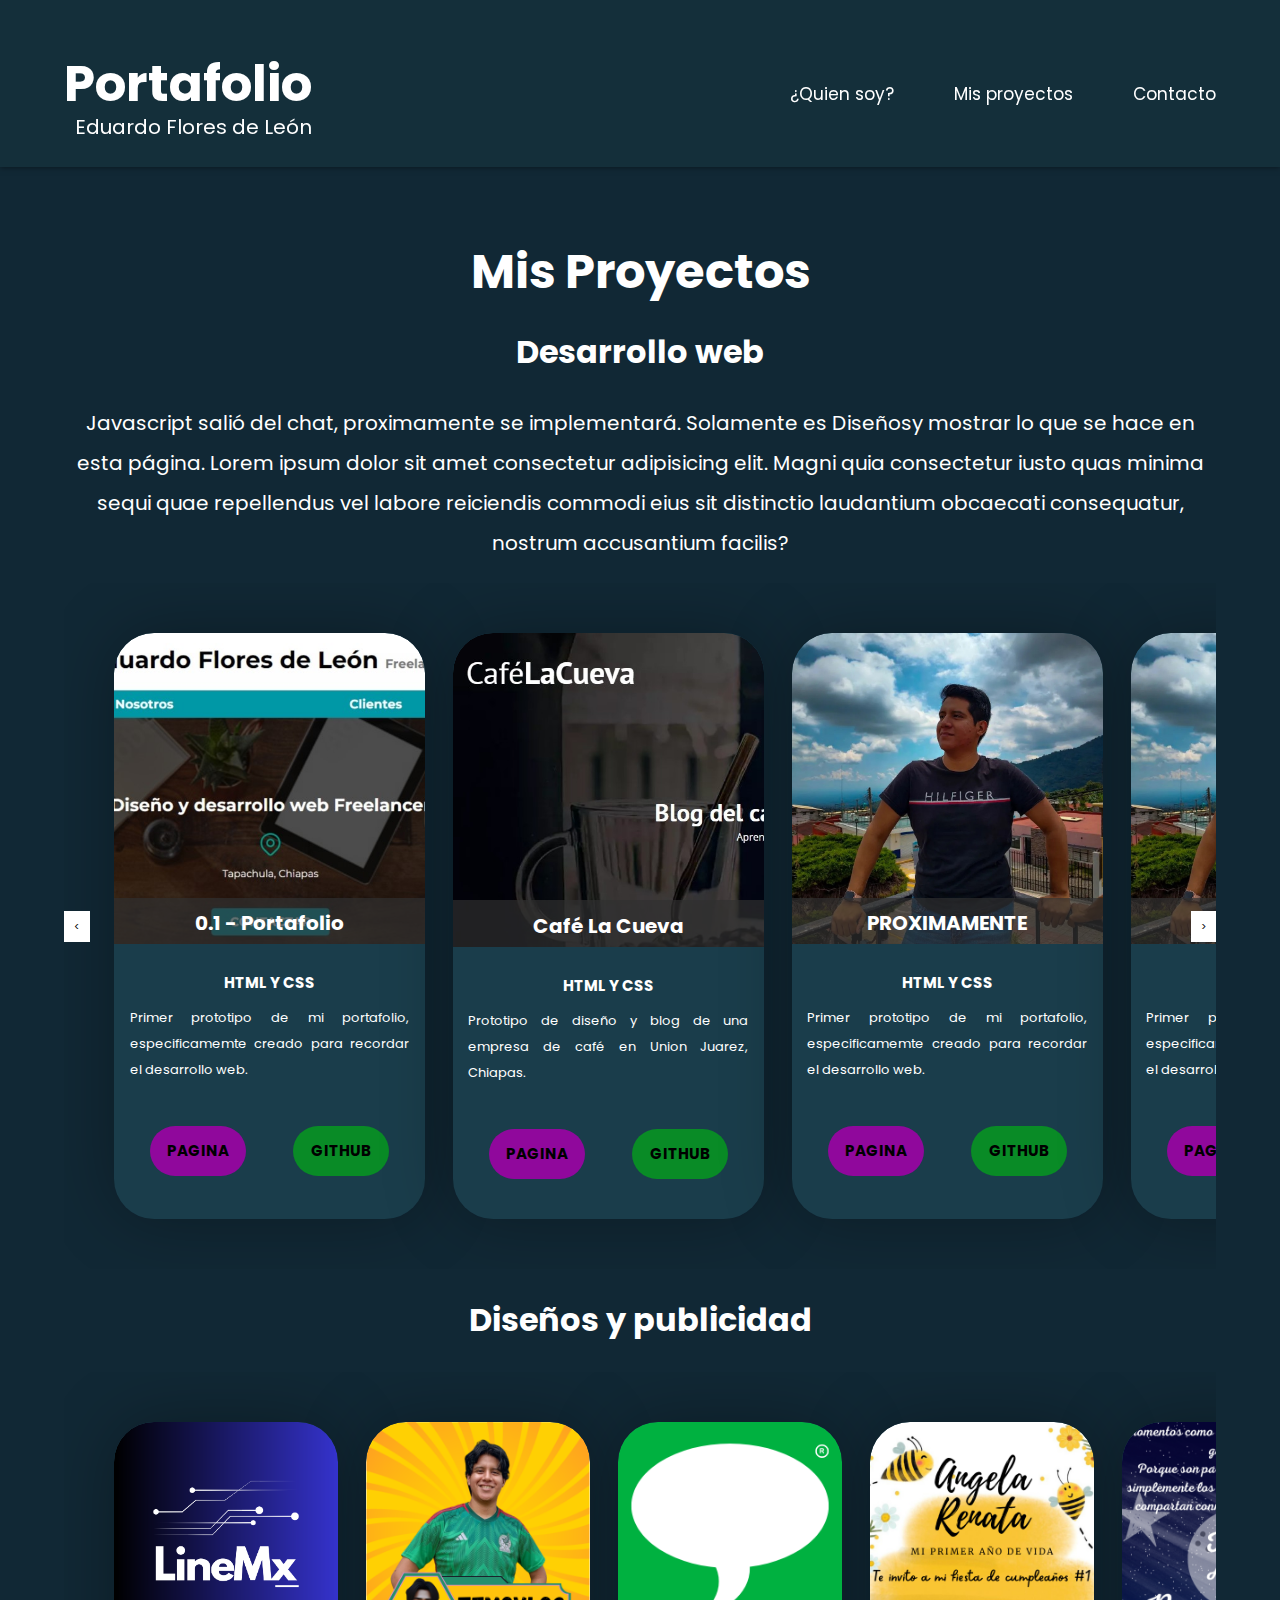
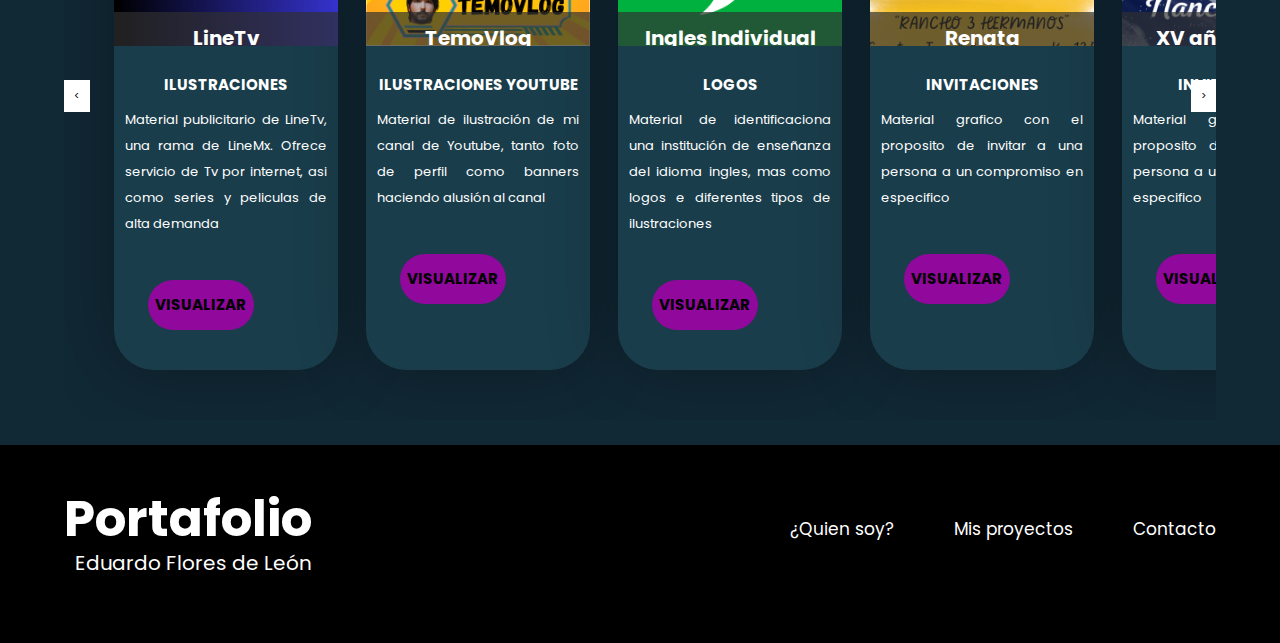
==== commit 4c9e75e6: "C5 Conclusión de este sitio hasta que sepa JS mejor" ====
--- a/Proyectos.html
+++ b/Proyectos.html
@@ -52,7 +52,7 @@
                     <div class="card zoom">
                         <div class="card-image">
                             <div>
-                                <img class="card-image1" src="img/yo.jpg" alt="yo">
+                                <img class="card-image1" src="img/fl.jpeg" alt="yo">
                             </div>
                             <div class="card-image__txt">
                                 <h1 class="card-titulo centrar-texto">0.1 - Portafolio</h1>
@@ -62,57 +62,57 @@
                             <h2 class="card-texto centrar-texto">html y css</h2>
                             <p class="card-descripcion">Primer prototipo de mi portafolio, especificamemte creado para recordar el desarrollo web.</p>
                             <div class="card-botons">
-                                <a href="" class="boton card-boton">Pagina</a>
-                                <a href="" class="boton card-boton github">Github</a>
-                            </div>
-                        </div>
-                    </div>
-                    
-                    <div class="card zoom">
-                        <div class="card-image">
-                            <div>
-                                <img class="card-image1" src="img/yo.jpg" alt="yo">
-                            </div>
-                            <div class="card-image__txt">
-                                <h1 class="card-titulo centrar-texto">0.1 - Portafolio</h1>
-                            </div>
-                        </div>
-                        <div class="card-content contenedor">
-                            <h2 class="card-texto centrar-texto">html y css</h2>
-                            <p class="card-descripcion">Primer prototipo de mi portafolio, especificamemte creado para recordar el desarrollo web.</p>
-                            <div class="card-botons">
-                                <a href="" class="boton card-boton">Pagina</a>
-                                <a href="" class="boton card-boton github">Github</a>
-                            </div>
-                        </div>
-                    </div>
-
-                    <div class="card zoom">
-                        <div class="card-image">
-                            <div>
-                                <img class="card-image1" src="img/yo.jpg" alt="yo">
-                            </div>
-                            <div class="card-image__txt">
-                                <h1 class="card-titulo centrar-texto">0.1 - Portafolio</h1>
-                            </div>
-                        </div>
-                        <div class="card-content contenedor">
-                            <h2 class="card-texto centrar-texto">html y css</h2>
-                            <p class="card-descripcion">Primer prototipo de mi portafolio, especificamemte creado para recordar el desarrollo web.</p>
-                            <div class="card-botons">
-                                <a href="" class="boton card-boton">Pagina</a>
-                                <a href="" class="boton card-boton github">Github</a>
-                            </div>
-                        </div>
-                    </div>
-
-                    <div class="card zoom">
-                        <div class="card-image">
-                            <div>
-                                <img class="card-image1" src="img/yo.jpg" alt="yo">
-                            </div>
-                            <div class="card-image__txt">
-                                <h1 class="card-titulo centrar-texto">0.1 - Portafolio</h1>
+                                <a href="https://soyeduflacer.netlify.app" class="boton card-boton">Pagina</a>
+                                <a href="https://github.com/EduFlores17/freelance" class="boton card-boton github">Github</a>
+                            </div>
+                        </div>
+                    </div>
+                    
+                    <div class="card zoom">
+                        <div class="card-image">
+                            <div>
+                                <img class="card-image1" src="img/cafe.jpeg" alt="yo">
+                            </div>
+                            <div class="card-image__txt">
+                                <h1 class="card-titulo centrar-texto">Café La Cueva</h1>
+                            </div>
+                        </div>
+                        <div class="card-content contenedor">
+                            <h2 class="card-texto centrar-texto">html y css</h2>
+                            <p class="card-descripcion">Prototipo de diseño y blog de una empresa de café en Union Juarez, Chiapas.</p>
+                            <div class="card-botons">
+                                <a href="https://cafelacueva.netlify.app" class="boton card-boton">Pagina</a>
+                                <a href="https://github.com/EduFlores17/CafeLaCueva" class="boton card-boton github">Github</a>
+                            </div>
+                        </div>
+                    </div>
+
+                    <div class="card zoom">
+                        <div class="card-image">
+                            <div>
+                                <img class="card-image1" src="img/yo.jpg" alt="yo">
+                            </div>
+                            <div class="card-image__txt">
+                                <h1 class="card-titulo centrar-texto">PROXIMAMENTE</h1>
+                            </div>
+                        </div>
+                        <div class="card-content contenedor">
+                            <h2 class="card-texto centrar-texto">html y css</h2>
+                            <p class="card-descripcion">Primer prototipo de mi portafolio, especificamemte creado para recordar el desarrollo web.</p>
+                            <div class="card-botons">
+                                <a href="" class="boton card-boton">Pagina</a>
+                                <a href="" class="boton card-boton github">Github</a>
+                            </div>
+                        </div>
+                    </div>
+
+                    <div class="card zoom">
+                        <div class="card-image">
+                            <div>
+                                <img class="card-image1" src="img/yo.jpg" alt="yo">
+                            </div>
+                            <div class="card-image__txt">
+                                <h1 class="card-titulo centrar-texto">PROXIMAMENTE</h1>
                             </div>
                         </div>
                         <div class="card-content contenedor">
@@ -184,105 +184,104 @@
                     <div class="card zoom">
                         <div class="card-image">
                             <div>
-                                <img class="card-image1" src="img/twin.jpg" alt="yo">
-                            </div>
-                            <div class="card-image__txt">
-                                <h1 class="card-titulo centrar-texto">0.1 - Portafolio</h1>
-                            </div>
-                        </div>
-                        <div class="card-content contenedor">
-                            <h2 class="card-texto centrar-texto">html y css</h2>
-                            <p class="card-descripcion">Primer prototipo de mi portafolio, especificamemte creado para recordar el desarrollo web.</p>
-                            <div class="card-botons">
-                                <a href="" class="boton card-boton">Pagina</a>
-                                <a href="" class="boton card-boton github">Github</a>
-                            </div>
-                        </div>
-                    </div>
-                    
-                    <div class="card zoom">
-                        <div class="card-image">
-                            <div>
-                                <img class="card-image1" src="img/tap.jpeg" alt="yo">
-                            </div>
-                            <div class="card-image__txt">
-                                <h1 class="card-titulo centrar-texto">0.1 - Portafolio</h1>
-                            </div>
-                        </div>
-                        <div class="card-content contenedor">
-                            <h2 class="card-texto centrar-texto">html y css</h2>
-                            <p class="card-descripcion">Primer prototipo de mi portafolio, especificamemte creado para recordar el desarrollo web.</p>
-                            <div class="card-botons">
-                                <a href="" class="boton card-boton">Pagina</a>
-                                <a href="" class="boton card-boton github">Github</a>
-                            </div>
-                        </div>
-                    </div>
-
-                    <div class="card zoom">
-                        <div class="card-image">
-                            <div>
-                                <img class="card-image1" src="img/reforma.jpg" alt="yo">
-                            </div>
-                            <div class="card-image__txt">
-                                <h1 class="card-titulo centrar-texto">0.1 - Portafolio</h1>
-                            </div>
-                        </div>
-                        <div class="card-content contenedor">
-                            <h2 class="card-texto centrar-texto">html y css</h2>
-                            <p class="card-descripcion">Primer prototipo de mi portafolio, especificamemte creado para recordar el desarrollo web.</p>
-                            <div class="card-botons">
-                                <a href="" class="boton card-boton">Pagina</a>
-                                <a href="" class="boton card-boton github">Github</a>
-                            </div>
-                        </div>
-                    </div>
-
-                    <div class="card zoom">
-                        <div class="card-image">
-                            <div>
-                                <img class="card-image1" src="img/yo.jpg" alt="yo">
-                            </div>
-                            <div class="card-image__txt">
-                                <h1 class="card-titulo centrar-texto">0.1 - Portafolio</h1>
-                            </div>
-                        </div>
-                        <div class="card-content contenedor">
-                            <h2 class="card-texto centrar-texto">html y css</h2>
-                            <p class="card-descripcion">Primer prototipo de mi portafolio, especificamemte creado para recordar el desarrollo web.</p>
-                            <div class="card-botons">
-                                <a href="" class="boton card-boton">Pagina</a>
-                                <a href="" class="boton card-boton github">Github</a>
-                            </div>
-                        </div>
-                    </div>
-                    
-                    <div class="card zoom">
-                        <div class="card-image">
-                            <div>
-                                <img class="card-image1" src="img/yo.jpg" alt="yo">
-                            </div>
-                            <div class="card-image__txt">
-                                <h1 class="card-titulo centrar-texto">0.1 - Portafolio</h1>
-                            </div>
-                        </div>
-                        <div class="card-content contenedor">
-                            <h2 class="card-texto centrar-texto">html y css</h2>
-                            <p class="card-descripcion">Primer prototipo de mi portafolio, especificamemte creado para recordar el desarrollo web.</p>
-                            <div class="card-botons">
-                                <a href="" class="boton card-boton">Pagina</a>
-                                <a href="" class="boton card-boton github">Github</a>
-                            </div>
-                        </div>
-                    </div>
-
-                    <div class="card zoom">
-                        <div class="card-image">
-                            <div>
-                                <img class="card-image1" src="img/yo.jpg" alt="yo">
-                            </div>
-                            <div class="card-image__txt">
-                                <h1 class="card-titulo centrar-texto">0.1 - Portafolio</h1>
+                                <img class="card-image1" src="img/LineTv.png" alt="yo">
+                            </div>
+                            <div class="card-image__txt">
+                                <h1 class="card-titulo centrar-texto">LineTv</h1>
+                            </div>
+                        </div>
+                        <div class="card-content contenedor">
+                            <h2 class="card-texto centrar-texto">Ilustraciones</h2>
+                            <p class="card-descripcion">Material publicitario de LineTv, una rama de LineMx. Ofrece servicio de Tv por internet, asi como series
+                                y peliculas de alta demanda
+                            </p>
+                            <div class="card-botons">
+                                <a href="https://www.canva.com/design/DAGFajZyNOk/iyGmR4JY31K0LKRVeo_L0g/edit?utm_content=DAGFajZyNOk&utm_campaign=designshare&utm_medium=link2&utm_source=sharebutton" 
+                                class="boton card-boton">Visualizar</a>
+                            </div>
+                        </div>
+                    </div>
+                    
+                    <div class="card zoom">
+                        <div class="card-image">
+                            <div>
+                                <img class="card-image1" src="img/temovlog.png" alt="yo">
+                            </div>
+                            <div class="card-image__txt">
+                                <h1 class="card-titulo centrar-texto">TemoVlog</h1>
+                            </div>
+                        </div>
+                        <div class="card-content contenedor">
+                            <h2 class="card-texto centrar-texto">Ilustraciones Youtube</h2>
+                            <p class="card-descripcion">Material de ilustración de mi canal de Youtube, tanto foto de perfil como banners haciendo alusión al canal</p>
+                            <div class="card-botons">
+                                <a href="https://www.canva.com/design/DAF5XWxw2Us/mCKSsa-zB4g9XJ5HDxN1cA/edit?utm_content=DAF5XWxw2Us&utm_campaign=designshare&utm_medium=link2&utm_source=sharebutton" class="boton card-boton">Visualizar</a>
+                            </div>
+                        </div>
+                    </div>
+
+                    <div class="card zoom">
+                        <div class="card-image">
+                            <div>
+                                <img class="card-image1" src="img/ii.png" alt="yo">
+                            </div>
+                            <div class="card-image__txt">
+                                <h1 class="card-titulo centrar-texto">Ingles Individual</h1>
+                            </div>
+                        </div>
+                        <div class="card-content contenedor">
+                            <h2 class="card-texto centrar-texto">Logos</h2>
+                            <p class="card-descripcion"> Material de identificaciona una institución de enseñanza del idioma ingles, mas como logos e diferentes tipos de ilustraciones</p>
+                            <div class="card-botons">
+                                <a href="https://www.canva.com/design/DAFx6kmsopc/RQl5AaQzEte9gZyGxwwXpw/edit?utm_content=DAFx6kmsopc&utm_campaign=designshare&utm_medium=link2&utm_source=sharebutton" class="boton card-boton">Visualizar</a>
+                            </div>
+                        </div>
+                    </div>
+
+                    <div class="card zoom">
+                        <div class="card-image">
+                            <div>
+                                <img class="card-image1" src="img/renata.png" alt="yo">
+                            </div>
+                            <div class="card-image__txt">
+                                <h1 class="card-titulo centrar-texto">Renata</h1>
+                            </div>
+                        </div>
+                        <div class="card-content contenedor">
+                            <h2 class="card-texto centrar-texto">Invitaciones</h2>
+                            <p class="card-descripcion">Material grafico con el proposito de invitar a una persona a un compromiso en especifico</p>
+                            <div class="card-botons">
+                                <a href="" class="boton card-boton">Visualizar</a>
+                            </div>
+                        </div>
+                    </div>
+                    
+                    <div class="card zoom">
+                        <div class="card-image">
+                            <div>
+                                <img class="card-image1" src="img/xv.png" alt="yo">
+                            </div>
+                            <div class="card-image__txt">
+                                <h1 class="card-titulo centrar-texto">XV años Nancy</h1>
+                            </div>
+                        </div>
+                        <div class="card-content contenedor">
+                            <h2 class="card-texto centrar-texto">Invitaciones</h2>
+                            <p class="card-descripcion">Material grafico con el proposito de invitar a una persona a un compromiso en especifico</p>                            <div class="card-botons">
+                                <a href="https://www.canva.com/design/DAFGPCAEDHo/nWBqYlQ42igzTv4uAIoLBg/edit?utm_content=DAFGPCAEDHo&utm_campaign=designshare&utm_medium=link2&utm_source=sharebutton"
+                                 class="boton card-boton">Visualizar</a>
+                                
+                            </div>
+                        </div>
+                    </div>
+
+                    <div class="card zoom">
+                        <div class="card-image">
+                            <div>
+                                <img class="card-image1" src="img/yo.jpg" alt="yo">
+                            </div>
+                            <div class="card-image__txt">
+                                <h1 class="card-titulo centrar-texto">PROXIMAMENTE</h1>
                             </div>
                         </div>
                         <div class="card-content contenedor">
--- a/css/styles.css
+++ b/css/styles.css
@@ -95,7 +95,6 @@
 
 .header{
     background-color: var(--secundario);
-    margin-bottom: 7%;
     z-index: 1000;
     position: fixed;
     top: 0;
@@ -105,10 +104,7 @@
     box-shadow: 0px 0px 6px 0px rgba(0, 0, 0, 0.5);
 }
 
-.barra{
-    padding-top: 4rem;
-    padding-bottom: 3rem;
-}
+
 .navegación{
     display: flex;
     gap: 2rem;
@@ -286,7 +282,14 @@
     border-radius: 4rem;
     background-color: #00be9f;
     margin-bottom: 4rem;
-    
+    transition: 1s;
+}
+
+.boton:hover{
+    background-color: var(--secundario);
+    transition: 1s;
+    color: var(--white);
+    border-style: inset;
 }
 
 
@@ -1121,3 +1124,246 @@
         margin-top: 3rem;
     }
 }
+
+/*---  contacto.html  ---*/
+@media (min-width: 350px){
+    .contacto{
+        margin-top: 80%;
+    }
+    
+    .contacto-redes{
+        display: grid;
+        grid-template-columns: repeat(2, 1fr);
+        gap: 4rem;
+    }
+    
+    .imagencont{
+        display: grid;
+        max-height: 90%;
+        grid-template-rows: 1fr 1fr;
+        place-items: center;
+        border-radius: 10%;
+        background-image: linear-gradient(rgba(0, 0, 0, 1), rgba(0, 0, 0, 0.5)),url(../img/fondcont.jpg);
+        background-repeat: no-repeat;
+        background-size: cover;
+    }
+    
+    .imagencont:hover{
+        transform: scale(1.1);
+        transition: 2s;
+    }
+    
+    .imagencont__imagen{
+        max-width: 30%;
+        border-radius: 10%;
+        margin-top: 20%;
+    }
+    
+    .imagencont__imagen:hover{
+        max-width: 30%;
+        border-radius: 10%;
+    }
+    
+    .imagencont__texto{
+        font-size: 1.4rem;
+    }
+}
+
+
+@media (min-width: 480px){
+    .contacto{
+        margin-top: 65%;
+    }
+    
+    .contacto-redes{
+        display: grid;
+        grid-template-columns: repeat(2, 1fr);
+        gap: 2rem;
+    }
+    
+    .imagencont{
+        display: grid;
+        grid-template-rows: 1fr 1fr;
+        place-items: center;
+        border-radius: 10%;
+        background-image: linear-gradient(rgba(0, 0, 0, 1), rgba(0, 0, 0, 0.5)),url(../img/fondcont.jpg);
+        background-repeat: no-repeat;
+        background-size: cover;
+    }
+    
+    .imagencont:hover{
+        transform: scale(1.1);
+        transition: 2s;
+    }
+    
+    .imagencont__imagen{
+        max-width: 20%;
+        border-radius: 10%;
+    }
+    
+    .imagencont__imagen:hover{
+        max-width: 30%;
+        border-radius: 10%;
+    }
+    
+}
+
+
+@media (min-width: 600px){
+    .contacto{
+        margin-top: 45%;
+    }
+    
+    .contacto-redes{
+        display: grid;
+        grid-template-columns: repeat(2, 1fr);
+        gap: 2rem;
+    }
+    
+    .imagencont{
+        display: grid;
+        grid-template-rows: 2fr 1fr;
+        place-items: center;
+        border-radius: 10%;
+        background-image: linear-gradient(rgba(0, 0, 0, 1), rgba(0, 0, 0, 0.5)),url(../img/fondcont.jpg);
+        background-repeat: no-repeat;
+        background-size: cover;
+    }
+    
+    .imagencont:hover{
+        transform: scale(1.1);
+        transition: 2s;
+    }
+    
+    .imagencont__imagen{
+        max-width: 20%;
+        border-radius: 10%;
+    }
+    
+    .imagencont__imagen:hover{
+        max-width: 30%;
+        border-radius: 10%;
+    }
+    .imagencont__texto{
+        font-size: 2rem;
+    }
+}
+
+@media (min-width: 769px){
+    .contacto{
+        margin-top: 35%;
+    }
+    
+    .contacto-redes{
+        display: grid;
+        grid-template-columns: repeat(3, 1fr);
+        gap: 4rem;
+    }
+    
+    .imagencont{
+        display: grid;
+        grid-template-rows: 2fr 1fr;
+        place-items: center;
+        border-radius: 10%;
+        background-image: linear-gradient(rgba(0, 0, 0, 1), rgba(0, 0, 0, 0.5)),url(../img/fondcont.jpg);
+        background-repeat: no-repeat;
+        background-size: cover;
+    }
+    
+    .imagencont:hover{
+        transform: scale(1.1);
+        transition: 2s;
+    }
+    
+    .imagencont__imagen{
+        max-width: 30%;
+        border-radius: 10%;
+        margin-top: 10%;
+    }
+    
+    .imagencont__imagen:hover{
+        max-width: 30%;
+        border-radius: 10%;
+    }
+    
+}
+
+
+@media (min-width: 800px){
+    .contacto{
+        margin-top: 30%;
+    }
+}
+
+@media (min-width: 900px){
+    .contacto{
+        margin-top: 30%;
+    }
+}
+
+@media (min-width: 1020px){
+    .contacto{
+        margin-top: 10%;
+    }
+}
+
+@media (min-width: 1440px){
+    .contacto{
+        margin-top: 17%;
+    }
+}
+
+
+@media (min-width: 360px){
+    .imagencont2__texto{
+        font-size: 0.7rem;
+    }
+    .card2{
+        background-image: linear-gradient(rgba(0, 0, 0, 1), rgba(0, 0, 0, 0.5)) ,url(../img/tel.jpg);
+        width: 90%;
+    }
+    
+    .card3{
+        background-image: linear-gradient(rgba(0, 0, 0, 1), rgba(0, 0, 0, 0.5)) ,url(../img/correo.webp);
+        width: 90%;
+    }
+}
+
+
+@media (min-width: 600px){
+    .imagencont2__texto{
+        font-size: 1.4rem;
+    }
+}
+
+@media (min-width: 769px){
+    .imagencont2__texto{
+        font-size: 1.7rem;
+    }
+}
+
+
+
+.contacto2{
+    margin-top: 5%;
+}
+
+.contacto-otros{
+    display: grid;
+    grid-template-columns: repeat(2, 1fr);
+    gap: 4rem;
+    place-items: center;
+
+}
+
+.card2{
+    background-image: linear-gradient(rgba(0, 0, 0, 1), rgba(0, 0, 0, 0.5)) ,url(../img/tel.jpg);
+    width: 60%;
+}
+
+.card3{
+    background-image: linear-gradient(rgba(0, 0, 0, 1), rgba(0, 0, 0, 0.5)) ,url(../img/correo.webp);
+    width: 60%;
+}
+
+
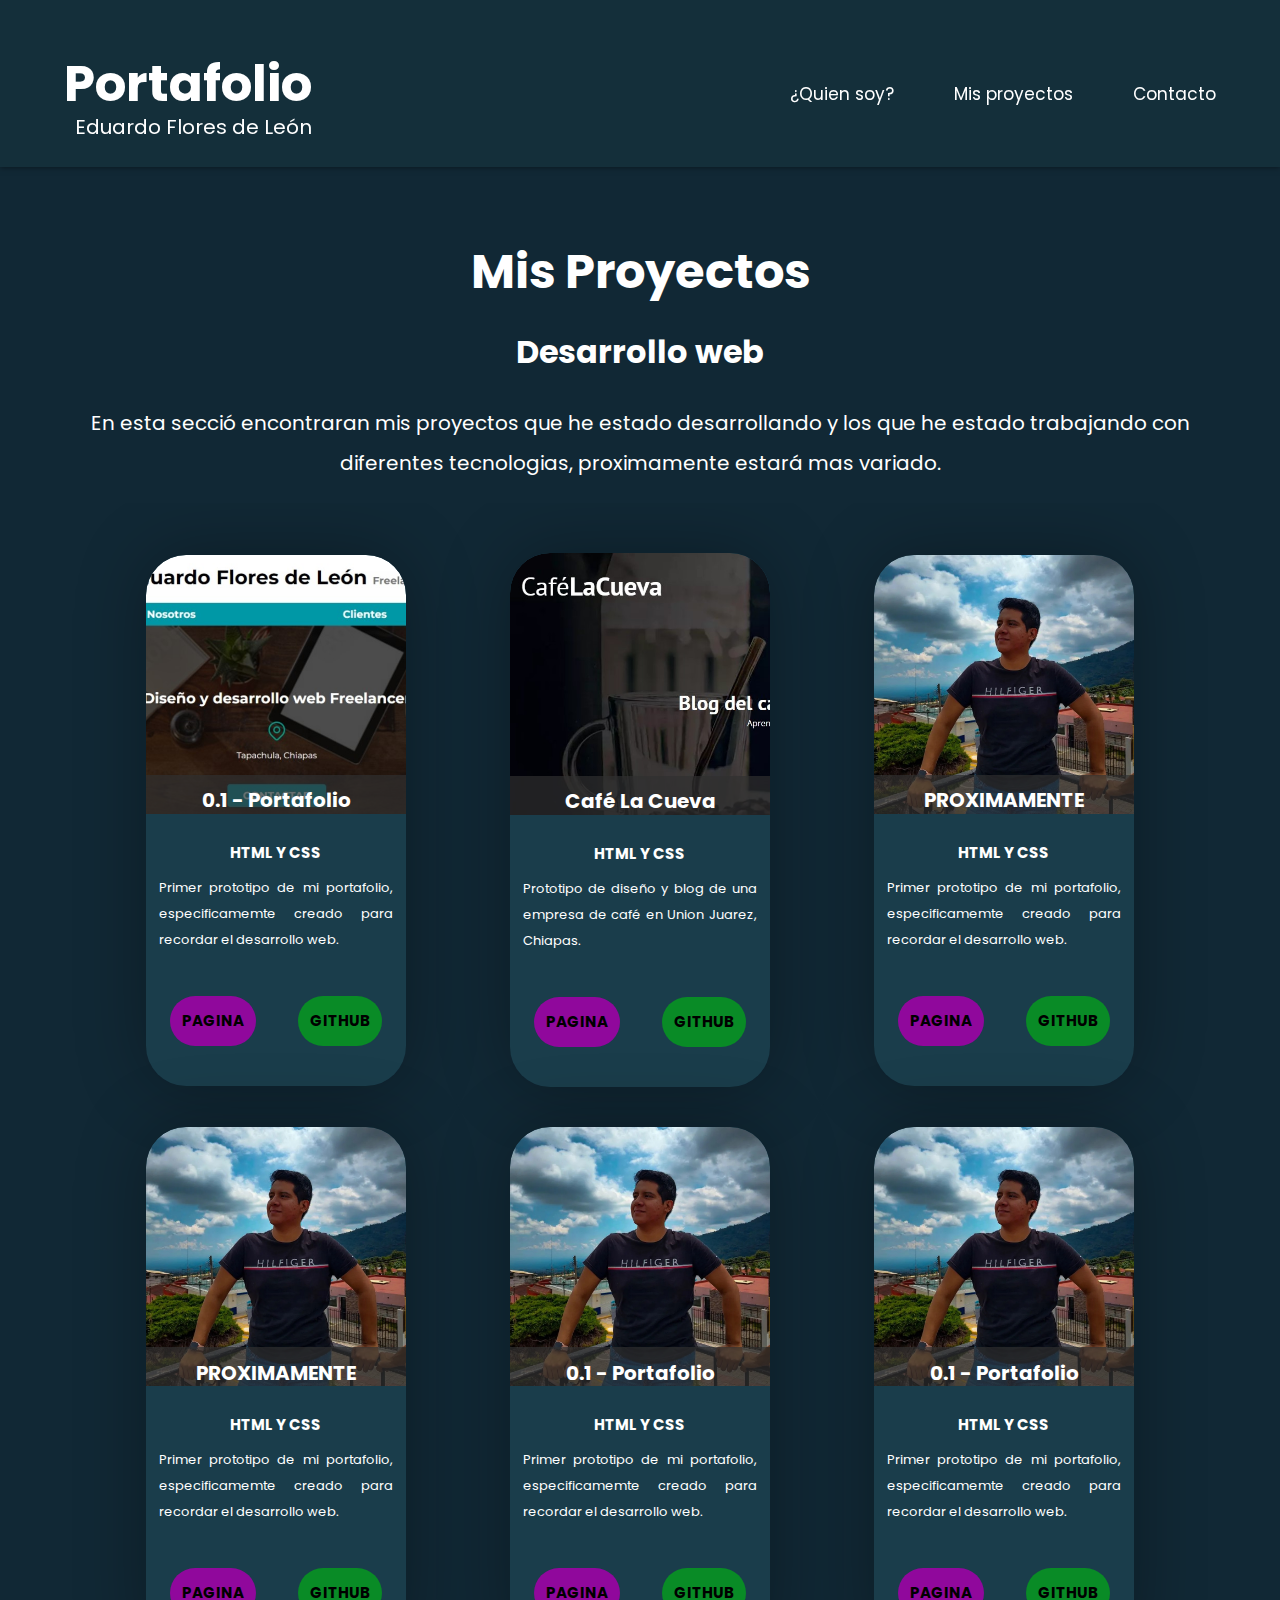
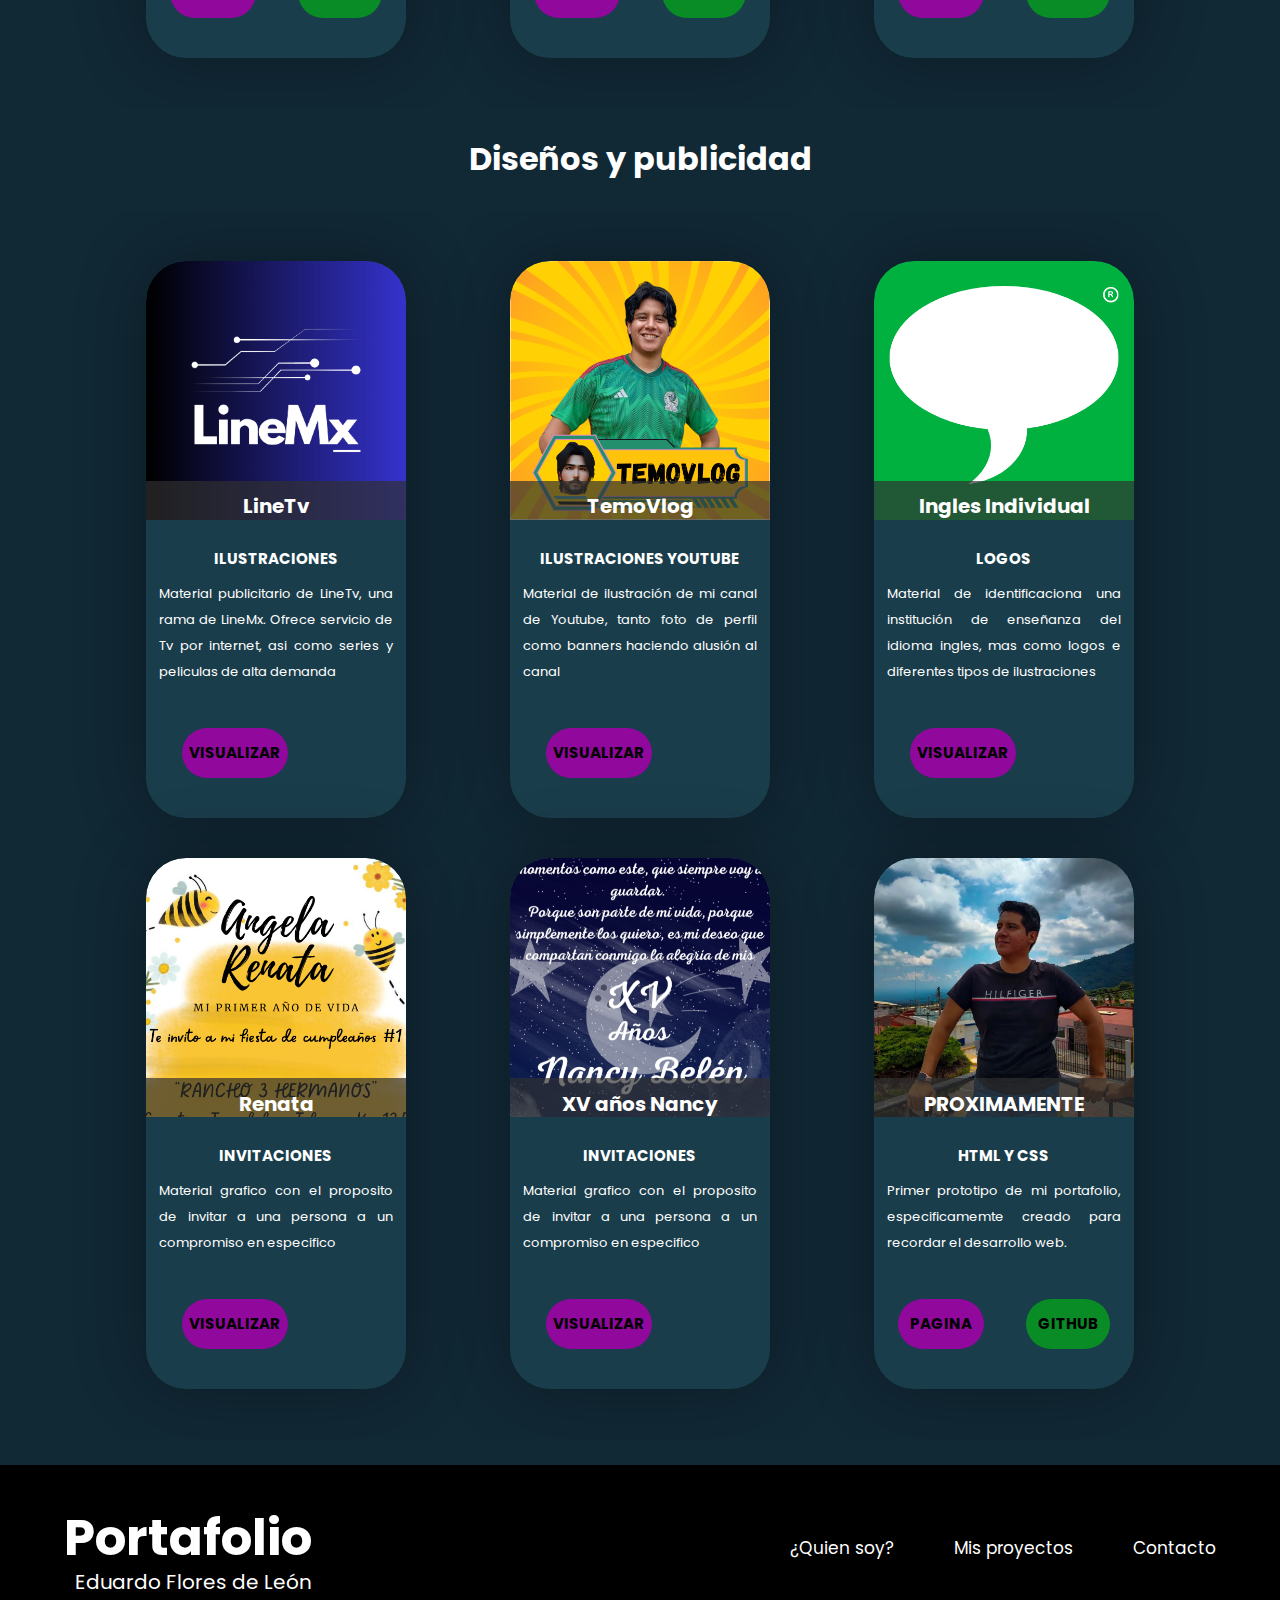
==== commit e923c17b: "correccion sin js, por ahora" ====
--- a/Proyectos.html
+++ b/Proyectos.html
@@ -39,14 +39,13 @@
         <div class="contcard__texto">
             <h1 class="centrar-texto">Mis Proyectos</h1>
             <h3 class="centrar-texto">Desarrollo web</h3>
-            <p class="centrar-texto">Javascript salió del chat, proximamente se implementará. Solamente es Diseñosy mostrar
-                lo que se hace en esta página. Lorem ipsum dolor sit amet consectetur adipisicing elit. Magni quia consectetur iusto quas minima sequi quae repellendus vel labore reiciendis commodi eius sit distinctio laudantium obcaecati consequatur, nostrum accusantium facilis?
+            <p class="centrar-texto">
+                En esta secció encontraran mis proyectos que he estado desarrollando y los que he estado trabajando
+                con diferentes tecnologias, proximamente estará mas variado.
             </p>
         </div>
     
-        <div class="carousel">
-            <button class="carousel-button left" id="prevButton">&lt;</button>
-    
+            
             <div class="cards-container">
                 <div class="cards">
                     <div class="card zoom">
@@ -162,12 +161,8 @@
                             </div>
                         </div>
                     </div>
-                    
                 </div>
             </div>
-    
-            <button class="carousel-button right" id="nextButton">&gt;</button>
-        </div>
     </main>
 
     <article class="contenedor condesing">
@@ -176,8 +171,7 @@
             <h3 class="centrar-texto">Diseños y publicidad</h3>
         </div>
     
-        <div class="carousel">
-            <button class="carousel-button left" id="prevButton1">&lt;</button>
+        
     
             <div class="cards-container">
                 <div class="cards" id="cards1">
@@ -296,9 +290,6 @@
                     
                 </div>
             </div>
-    
-            <button class="carousel-button right" id="nextButton1">&gt;</button>
-        </div>
     </article>
     
     
@@ -324,7 +315,7 @@
             </div>
         </div>
     </footer>
-    <script src="js/scripts.js"></script>
+    
 </body>
 
 </html>--- a/css/styles.css
+++ b/css/styles.css
@@ -647,11 +647,177 @@
         margin-top: 70%;
     }
 
-    .carousel {
+}
+    
+    .cards {
+        display: grid;
+        grid-template-columns: repeat(1, 1fr);
+        justify-items: center;
+        gap: 4rem;
+    }
+
+    .card {
+        background-color: var(--card);
+        border-radius: 4rem;
+        overflow: hidden;
+        transition: box-shadow 0.5s ease, transform 2s ease; 
+        box-shadow: 0 0 7rem rgba(0, 0, 0, 0.3);
+        max-width: 100%;
+        
+    }
+    
+    .card:hover {
+        box-shadow: 0 0 20px rgba(0, 0, 0, 0.3), inset 0 0 10rem rgba(0, 0, 0, 0.7);
+        transform: scale(1.1);
+    }
+    
+    .card-image {
+        position: relative;
+        overflow: hidden;
+        border-top-left-radius: 4rem;
+        border-top-right-radius: 4rem;
+    }
+    
+    .card-image1 {
+        width: 100%;
+        display: block;
+        transition: transform 0.5s ease;
+    }
+    
+    .card:hover .card-image1 {
+        transform: scale(1.1);
+        transition: 2s;
+    }
+    
+    .card-titulo {
+        font-size: 2rem;
+        margin-bottom: 3rem;
+    }
+    
+    .card-texto {
+        font-size: 1.5rem;
+        text-transform: uppercase;
+    }
+    
+    .card-descripcion {
+        font-size: 1.3rem;
+        text-transform: none;
+    }
+    
+    .zoom {
+        width: 80%;
+        height: auto;
+    }
+    
+    .card-botons {
+        display: grid;
+        grid-template-columns: repeat(2,1fr);
+        gap: .6rem;
+        justify-content: center;
+        align-content: center;
+    }
+    
+    .card-boton {
+        background-color: var(--pagina);
+        font-size: 1.5rem;
+        max-width: 30%;
+        height: auto;
         display: flex;
+        justify-content: center;
+        align-content: center;
+    }
+    
+    .github {
+        background-color: var(--github);
+        font-size: 1.5rem;
+    }
+    
+    .card-boton:hover {
+        background-color: var(--secundario);
+    }
+    
+    .github:hover {
+        background-color: var(--secundario);
+        font-size: 1.5rem;
+    }
+    
+    .card-image__txt {
+        position: absolute;
+        bottom: 0;
+        height: 25%;
+        width: 100%;
+        background-color: var(--sombreado);
+    }
+    
+    .card-content {
+        margin-top: 3rem;
+    }
+
+
+@media (min-width: 410px
+){
+
+    .contcard{
+        margin-top: 70%;
+    }
+    .cards {
+        display: grid;
+        grid-template-columns: repeat(1, 1fr);
         align-items: center;
-        position: relative;
-    }
+        align-content: center;
+    }
+
+    .card {
+        background-color: var(--card);
+        border-radius: 4rem;
+        overflow: hidden;
+        transition: box-shadow 0.5s ease, transform 2s ease; 
+        box-shadow: 0 0 7rem rgba(0, 0, 0, 0.3);
+        max-width: 100%;
+        max-height: 100%;
+    }
+
+    .card-botons {
+        display: flex;
+        gap: .6rem;
+        justify-content: center;
+        align-content: center;
+    }
+    
+    .card-boton {
+        background-color: var(--pagina);
+        font-size: 1.5rem;
+        max-width: 30%;
+        height: auto;
+        display: flex;
+        justify-content: center;
+        align-content: center;
+    }
+    .github {
+        background-color: var(--github);
+        font-size: 1.5rem;
+    }
+    .card-image__txt {
+        position: absolute;
+        bottom: 0;
+        height: 25%;
+        width: 100%;
+        background-color: var(--sombreado);
+    }
+}
+
+@media (min-width: 760px){
+    .contcard{
+        margin-top: 40%;
+    }
+}
+
+@media (min-width: 769px) {
+    .contcard{
+        margin-top: 30%;
+    }
+
+    
     
     .cards-container {
         overflow: hidden;
@@ -666,27 +832,10 @@
 
     
     .cards {
-        display: flex;
-        gap: 2.8rem; /* Ajustar el espacio entre tarjetas */
-        transition: transform 0.5s ease;
-    }
-
-    .carousel-button {
-        background-color: var(--button-bg, #fff);
-        border: none;
-        padding: 1rem;
-        cursor: pointer;
-        z-index: 1;
-    }
-    
-    .left {
-        position: absolute;
-        left: 0;
-    }
-    
-    .right {
-        position: absolute;
-        right: 0;
+        display: grid;
+        grid-template-columns: repeat(2, 1fr);
+        align-items: center;
+        align-content: center;
     }
 
     .card {
@@ -695,8 +844,8 @@
         overflow: hidden;
         transition: box-shadow 0.5s ease, transform 2s ease; 
         box-shadow: 0 0 7rem rgba(0, 0, 0, 0.3);
-        flex: 0 0 calc((79.2% - 6rem) / 4); /* Ajustar el ancho de cada tarjeta */
-        max-width: calc((48.2% - 25rem) / 3); /* Asegurar un tamaño máximo */
+        max-width: 100%;
+        max-height: 100%;
     }
     
     .card:hover {
@@ -752,8 +901,7 @@
     .card-boton {
         background-color: var(--pagina);
         font-size: 1.5rem;
-        max-width: 30%;
-        height: auto;
+        max-width: 40%;
         display: flex;
         justify-content: center;
         align-content: center;
@@ -776,7 +924,7 @@
     .card-image__txt {
         position: absolute;
         bottom: 0;
-        height: 25%;
+        height: 20%;
         width: 100%;
         background-color: var(--sombreado);
     }
@@ -786,68 +934,13 @@
     }
 }
 
-@media (min-width: 410px
-){
+
+@media (min-width: 1100px) {
 
     .contcard{
-        margin-top: 70%;
-    }
-    .card {
-        background-color: var(--card);
-        border-radius: 4rem;
-        overflow: hidden;
-        transition: box-shadow 0.5s ease, transform 2s ease; 
-        box-shadow: 0 0 7rem rgba(0, 0, 0, 0.3);
-        flex: 0 0 calc((79.2% - 6rem) / 6); /* Ajustar el ancho de cada tarjeta */
-        max-width: calc((58.2% - 33rem) / 3); /* Asegurar un tamaño máximo */
-    }
-
-    .card-botons {
-        display: flex;
-        gap: .6rem;
-        justify-content: center;
-        align-content: center;
-    }
-    
-    .card-boton {
-        background-color: var(--pagina);
-        font-size: 1.5rem;
-        max-width: 30%;
-        height: auto;
-        display: flex;
-        justify-content: center;
-        align-content: center;
-    }
-    .github {
-        background-color: var(--github);
-        font-size: 1.5rem;
-    }
-    .card-image__txt {
-        position: absolute;
-        bottom: 0;
-        height: 25%;
-        width: 100%;
-        background-color: var(--sombreado);
-    }
-}
-
-@media (min-width: 760px){
-    .contcard{
-        margin-top: 40%;
-    }
-}
-
-@media (min-width: 769px) {
-    .contcard{
-        margin-top: 30%;
-    }
-
-    .carousel {
-        display: flex;
-        align-items: center;
-        position: relative;
-    }
-    
+        margin-top: 19%;
+    }
+
     .cards-container {
         overflow: hidden;
         width: 100%;
@@ -861,27 +954,10 @@
 
     
     .cards {
-        display: flex;
-        gap: 2.8rem; /* Ajustar el espacio entre tarjetas */
-        transition: transform 0.5s ease;
-    }
-
-    .carousel-button {
-        background-color: var(--button-bg, #fff);
-        border: none;
-        padding: 1rem;
-        cursor: pointer;
-        z-index: 1;
-    }
-    
-    .left {
-        position: absolute;
-        left: 0;
-    }
-    
-    .right {
-        position: absolute;
-        right: 0;
+        display: grid;
+        grid-template-columns: repeat(3, 1fr);
+        align-items: center;
+        align-content: center;
     }
 
     .card {
@@ -890,153 +966,8 @@
         overflow: hidden;
         transition: box-shadow 0.5s ease, transform 2s ease; 
         box-shadow: 0 0 7rem rgba(0, 0, 0, 0.3);
-        flex: 0 0 calc((61.2% - 24%) / 2.07); /* Ajustar el ancho de cada tarjeta */
-        max-width: calc((47.2% - 6rem) / 3); /* Asegurar un tamaño máximo */
-    }
-    
-    .card:hover {
-        box-shadow: 0 0 20px rgba(0, 0, 0, 0.3), inset 0 0 10rem rgba(0, 0, 0, 0.7);
-        transform: scale(1.1);
-    }
-    
-    .card-image {
-        position: relative;
-        overflow: hidden;
-        border-top-left-radius: 4rem;
-        border-top-right-radius: 4rem;
-    }
-    
-    .card-image1 {
-        width: 100%;
-        display: block;
-        transition: transform 0.5s ease;
-    }
-    
-    .card:hover .card-image1 {
-        transform: scale(1.1);
-        transition: 2s;
-    }
-    
-    .card-titulo {
-        font-size: 2rem;
-        margin-bottom: 3rem;
-    }
-    
-    .card-texto {
-        font-size: 1.5rem;
-        text-transform: uppercase;
-    }
-    
-    .card-descripcion {
-        font-size: 1.3rem;
-        text-transform: none;
-    }
-    
-    .zoom {
-        width: 80%;
-        height: auto;
-    }
-    
-    .card-botons {
-        display: flex;
-        gap: .6rem;
-        justify-content: center;
-        align-content: center;
-    }
-    
-    .card-boton {
-        background-color: var(--pagina);
-        font-size: 1.5rem;
-        max-width: 40%;
-        display: flex;
-        justify-content: center;
-        align-content: center;
-    }
-    
-    .github {
-        background-color: var(--github);
-        font-size: 1.5rem;
-    }
-    
-    .card-boton:hover {
-        background-color: var(--secundario);
-    }
-    
-    .github:hover {
-        background-color: var(--secundario);
-        font-size: 1.5rem;
-    }
-    
-    .card-image__txt {
-        position: absolute;
-        bottom: 0;
-        height: 20%;
-        width: 100%;
-        background-color: var(--sombreado);
-    }
-    
-    .card-content {
-        margin-top: 3rem;
-    }
-}
-
-
-@media (min-width: 1100px) {
-
-    .contcard{
-        margin-top: 19%;
-    }
-
-    .carousel {
-        display: flex;
-        align-items: center;
-        position: relative;
-    }
-    
-    .cards-container {
-        overflow: hidden;
-        width: 100%;
-        padding: 5rem;
-        display: flex;
-        gap: 3rem;
-        transition: 2s ease;
-        justify-content: left;
-    }
-    
-
-    
-    .cards {
-        display: flex;
-        gap: 2.8rem; /* Ajustar el espacio entre tarjetas */
-        transition: transform 0.5s ease;
-    }
-
-    .carousel-button {
-        background-color: var(--button-bg, #fff);
-        border: none;
-        padding: 1rem;
-        cursor: pointer;
-        z-index: 1;
-    }
-    
-    .left {
-        position: absolute;
-        left: 0;
-    }
-    
-    .right {
-        position: absolute;
-        right: 0;
-    }
-
-    .card {
-        background-color: var(--card);
-        border-radius: 4rem;
-        overflow: hidden;
-        transition: box-shadow 0.5s ease, transform 2s ease; 
-        box-shadow: 0 0 7rem rgba(0, 0, 0, 0.3);
-        flex: 0 0 calc((61.2% - 23%) / 2); /* Ajustar el ancho de cada tarjeta */
-        max-width: calc((71.2% - 6rem) / 3); /* Asegurar un tamaño máximo */
+        max-width: 100%;
+        max-height: 100%;
     }
     
     .card:hover {
